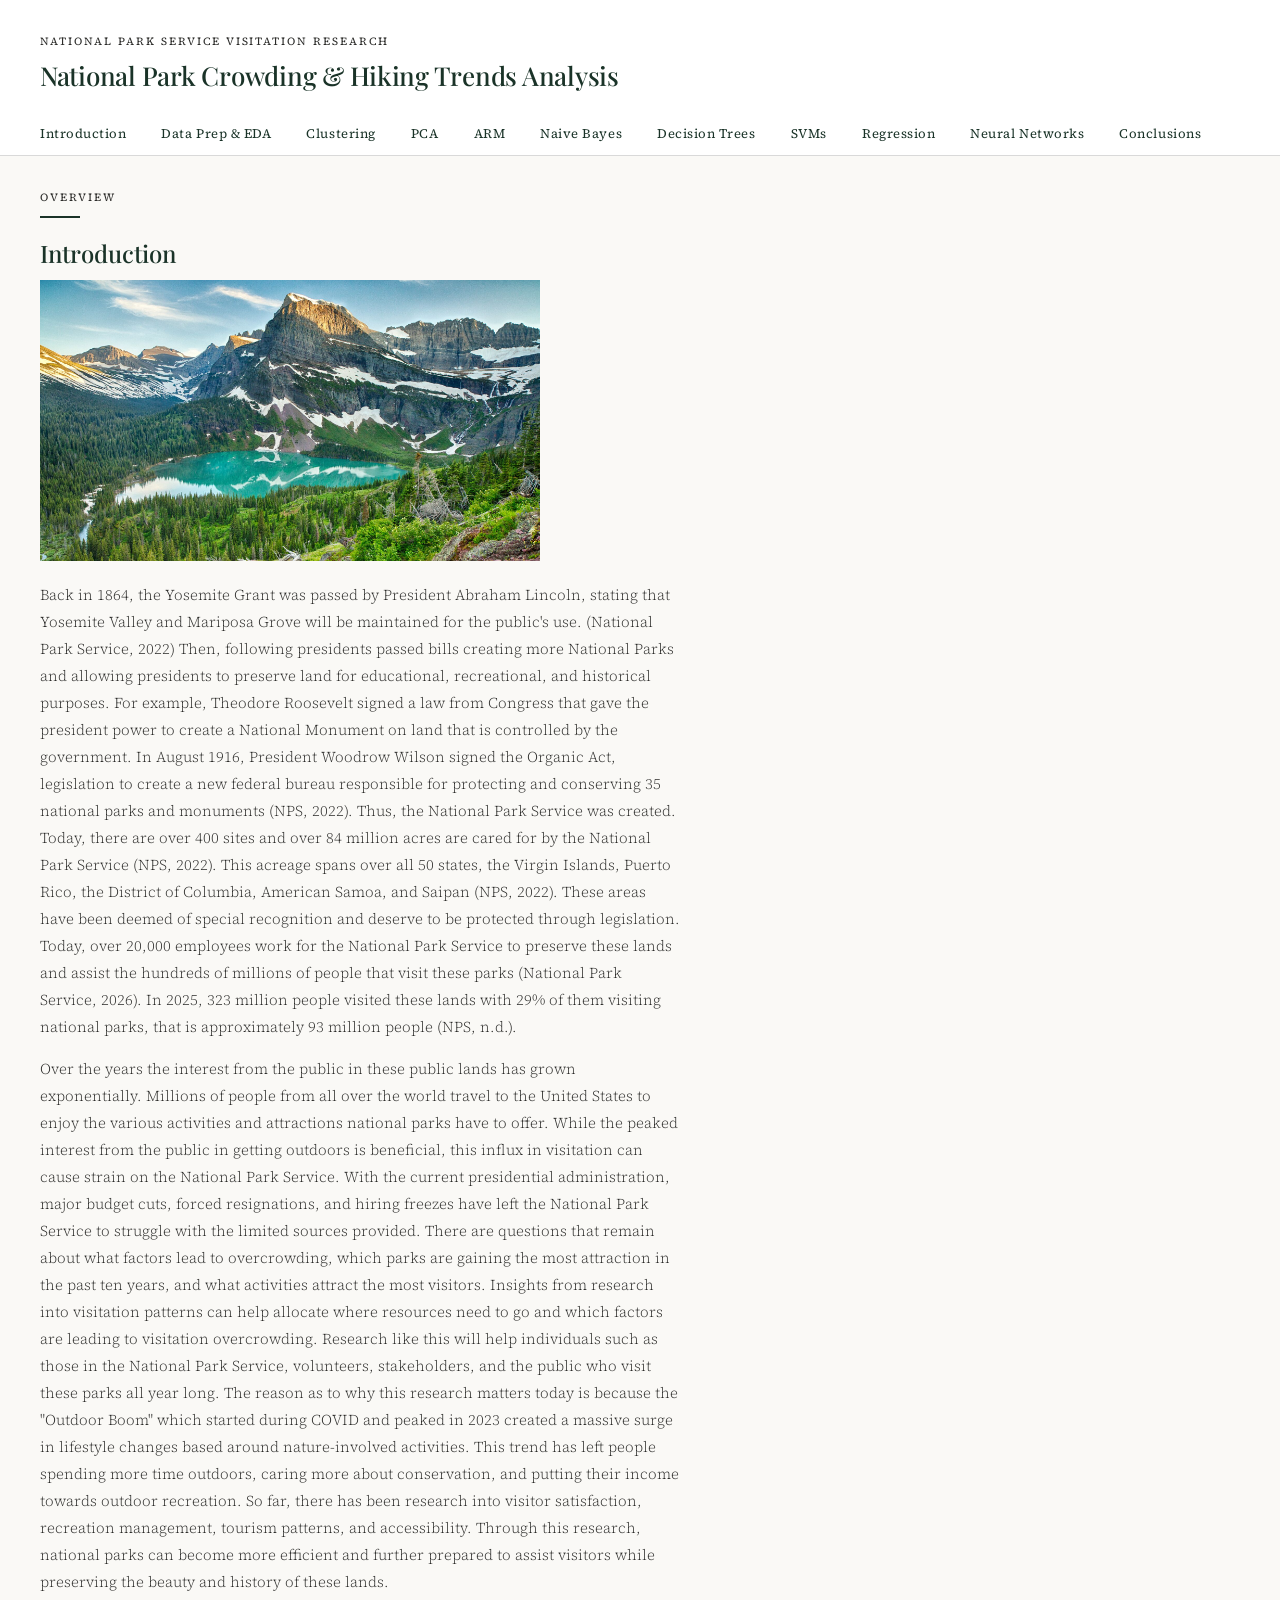
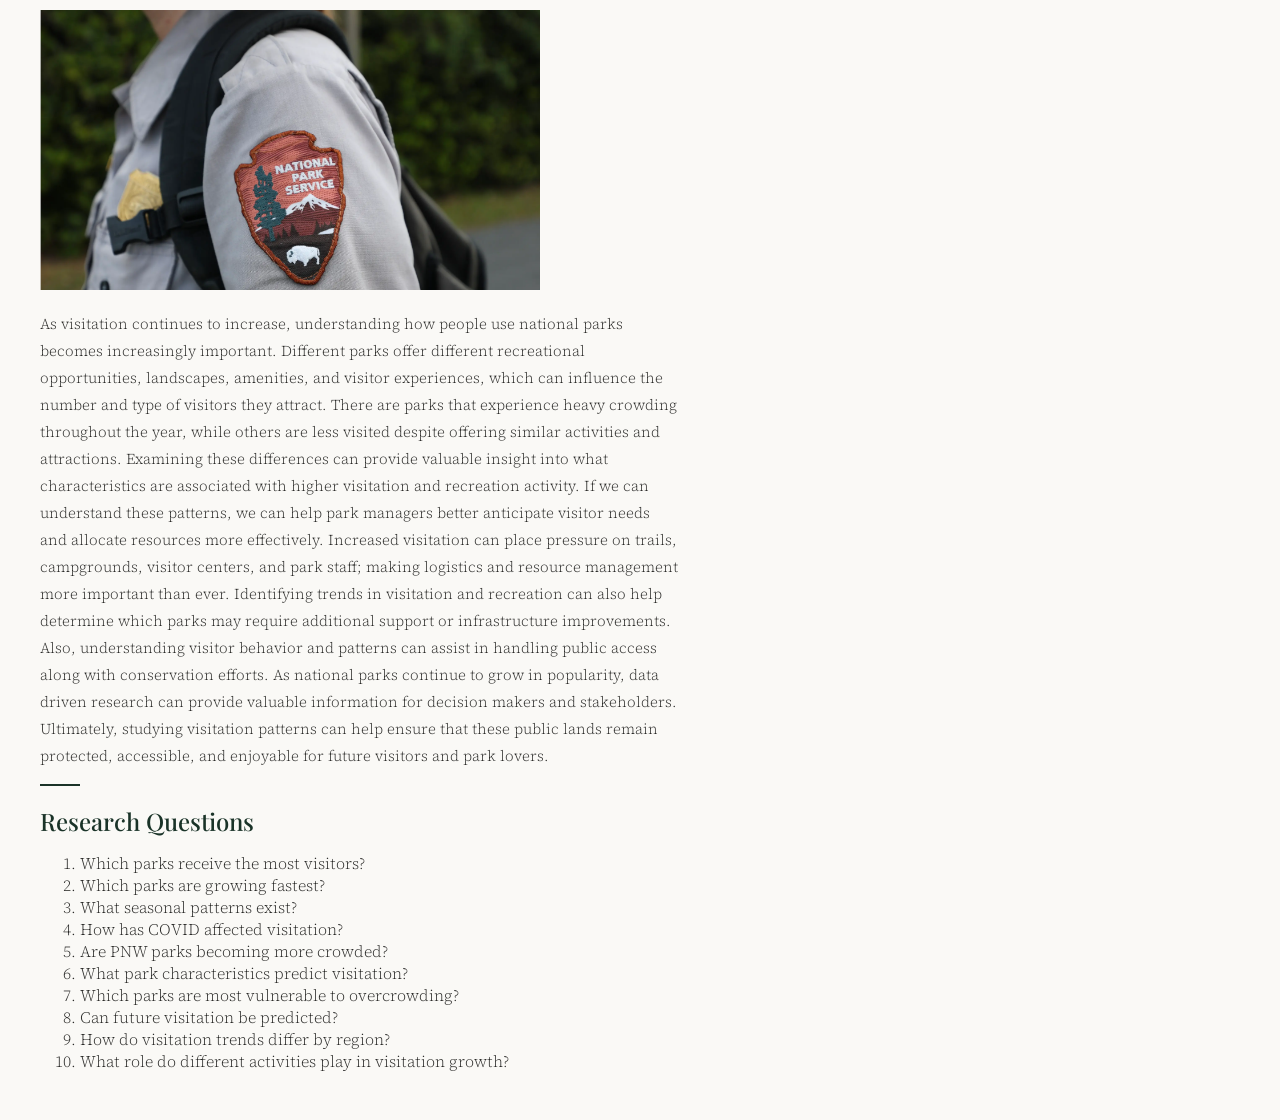
==== docs/index.html @ 73501019 "link" ====
<!DOCTYPE html>
<html lang="en">
<head>
    <meta charset="UTF-8">
    <meta name="viewport" content="width=device-width, initial-scale=1.0">
    <title>National Park Crowding Analysis</title>
    <link rel="stylesheet" href="style.css">
</head>

<body>

<header>
  <p class="eyebrow">National Park Service Visitation Research</p>
  <h1>National Park Crowding & Hiking Trends Analysis</h1>
  <nav>
      <a href="pages/introduction.html">Introduction</a>
      <a href="pages/dataprep_eda.html">Data Prep & EDA</a>
      <a href="pages/clustering.html">Clustering</a>
      <a href="pages/pca.html">PCA</a>
      <a href="pages/arm.html">ARM</a>
      <a href="pages/naivebayes.html">Naive Bayes</a>
      <a href="pages/dectrees.html">Decision Trees</a>
      <a href="pages/svms.html">SVMs</a>
      <a href="pages/regression.html">Regression</a>
      <a href="pages/nn.html">Neural Networks</a>
      <a href="pages/conclusions.html">Conclusions</a>
  </nav>
</header>

  <main>
    <p class="section-label">Overview</p>
    <hr class="rule">
    <h2>Introduction</h2>

    <img src="images/glacier_np.jpg" alt="Glacier National Park" width="500">

    <p>Back in 1864, the Yosemite Grant was passed by President Abraham Lincoln, stating that Yosemite Valley and Mariposa Grove will be maintained for the public's use. (National Park Service, 2022) Then, following presidents passed bills creating more National Parks and allowing presidents to preserve land for educational, recreational, and historical purposes. For example, Theodore Roosevelt signed a law from Congress that gave the president power to create a National Monument on land that is controlled by the government. In August 1916, President Woodrow Wilson signed the Organic Act, legislation to create a new federal bureau responsible for protecting and conserving 35 national parks and monuments (NPS, 2022). Thus, the National Park Service was created. Today, there are over 400 sites and over 84 million acres are cared for by the National Park Service (NPS, 2022). This acreage spans over all 50 states, the Virgin Islands, Puerto Rico, the District of Columbia, American Samoa, and Saipan (NPS, 2022). These areas have been deemed of special recognition and deserve to be protected through legislation. Today, over 20,000 employees work for the National Park Service to preserve these lands and assist the hundreds of millions of people that visit these parks (National Park Service, 2026). In 2025, 323 million people visited these lands with 29% of them visiting national parks, that is approximately 93 million people (NPS, n.d.).</p>

    <p>Over the years the interest from the public in these public lands has grown exponentially. Millions of people from all over the world travel to the United States to enjoy the various activities and attractions national parks have to offer. While the peaked interest from the public in getting outdoors is beneficial, this influx in visitation can cause strain on the National Park Service. With the current presidential administration, major budget cuts, forced resignations, and hiring freezes have left the National Park Service to struggle with the limited sources provided. There are questions that remain about what factors lead to overcrowding, which parks are gaining the most attraction in the past ten years, and what activities attract the most visitors. Insights from research into visitation patterns can help allocate where resources need to go and which factors are leading to visitation overcrowding. Research like this will help individuals such as those in the National Park Service, volunteers, stakeholders, and the public who visit these parks all year long. The reason as to why this research matters today is because the "Outdoor Boom" which started during COVID and peaked in 2023 created a massive surge in lifestyle changes based around nature-involved activities. This trend has left people spending more time outdoors, caring more about conservation, and putting their income towards outdoor recreation. So far, there has been research into visitor satisfaction, recreation management, tourism patterns, and accessibility. Through this research, national parks can become more efficient and further prepared to assist visitors while preserving the beauty and history of these lands.</p>

    <img src="images/nps.png" width="500">

    <p>As visitation continues to increase, understanding how people use national parks becomes increasingly important. Different parks offer different recreational opportunities, landscapes, amenities, and visitor experiences, which can influence the number and type of visitors they attract. There are parks that experience heavy crowding throughout the year, while others are less visited despite offering similar activities and attractions. Examining these differences can provide valuable insight into what characteristics are associated with higher visitation and recreation activity. If we can understand these patterns, we can help park managers better anticipate visitor needs and allocate resources more effectively. Increased visitation can place pressure on trails, campgrounds, visitor centers, and park staff; making logistics and resource management more important than ever. Identifying trends in visitation and recreation can also help determine which parks may require additional support or infrastructure improvements. Also, understanding visitor behavior and patterns can assist in handling public access along with conservation efforts. As national parks continue to grow in popularity, data driven research can provide valuable information for decision makers and stakeholders. Ultimately, studying visitation patterns can help ensure that these public lands remain protected, accessible, and enjoyable for future visitors and park lovers.</p>

    <hr class="rule">
    <h2>Research Questions</h2>

    <ol class="rq-list">
      <li>Which parks receive the most visitors?</li>
      <li>Which parks are growing fastest?</li>
      <li>What seasonal patterns exist?</li>
      <li>How has COVID affected visitation?</li>
      <li>Are PNW parks becoming more crowded?</li>
      <li>What park characteristics predict visitation?</li>
      <li>Which parks are most vulnerable to overcrowding?</li>
      <li>Can future visitation be predicted?</li>
      <li>How do visitation trends differ by region?</li>
      <li>What role do different activities play in visitation growth?</li>
    </ol>

  </main>

</body>
</html>
---- docs/style.css ----
@import url('https://fonts.googleapis.com/css2?family=Playfair+Display:wght@400;500;600&family=Source+Serif+4:ital,opsz,wght@0,8..60,300;0,8..60,400;1,8..60,300&display=swap');

body {
    font-family: 'Source Serif 4', serif;
    font-weight: 300;
    margin: 0;
    padding: 0;
    background: #faf9f6;
    color: #2c2c2a;
}

header {
    border-bottom: 0.5px solid rgba(0,0,0,0.15);
    padding: 2rem 2.5rem 0;
    background: #ffffff;
}

.eyebrow {
    font-size: 11px;
    letter-spacing: 0.18em;
    text-transform: uppercase;
    color: #2c2c2a;
    margin: 0 0 0.5rem;
    font-weight: 400;
}

h1 {
    font-family: 'Playfair Display', serif;
    font-size: 26px;
    font-weight: 500;
    color: #1a3328;
    margin: 0 0 1.5rem;
    letter-spacing: -0.01em;
    line-height: 1.2;
}

h2 {
    font-family: 'Playfair Display', serif;
    font-size: 24px;
    font-weight: 500;
    color: #1a3328;
    margin: 0 0 0.75rem;
    line-height: 1.25;
}

nav {
    display: flex;
    gap: 0;
    margin: 0;
    padding: 0;
}

nav a {
    font-size: 13px;
    font-weight: 400;
    letter-spacing: 0.04em;
    color: #1a3328;
    text-decoration: none;
    padding: 0.65rem 1.1rem 0.65rem 0;
    margin-right: 1.1rem;
    border-bottom: 2px solid transparent;
    transition: color 0.15s, border-color 0.15s;
}

nav a:hover,
nav a.active {
    color: #1a3328;
    border-bottom-color: #1a3328;
}

main {
    padding: 2rem 2.5rem;
    max-width: 960px;
}

.section-label {
    font-size: 11px;
    letter-spacing: 0.18em;
    text-transform: uppercase;
    color: #2c2c2a;
    font-weight: 400;
    margin: 0 0 0.5rem;
}

.rule {
    width: 40px;
    height: 2px;
    background: #1a3328;
    border: none;
    margin: 0 0 1.25rem;
}

p {
    font-size: 15px;
    line-height: 1.8;
    color: #2c2c2a;
    max-width: 640px;
}
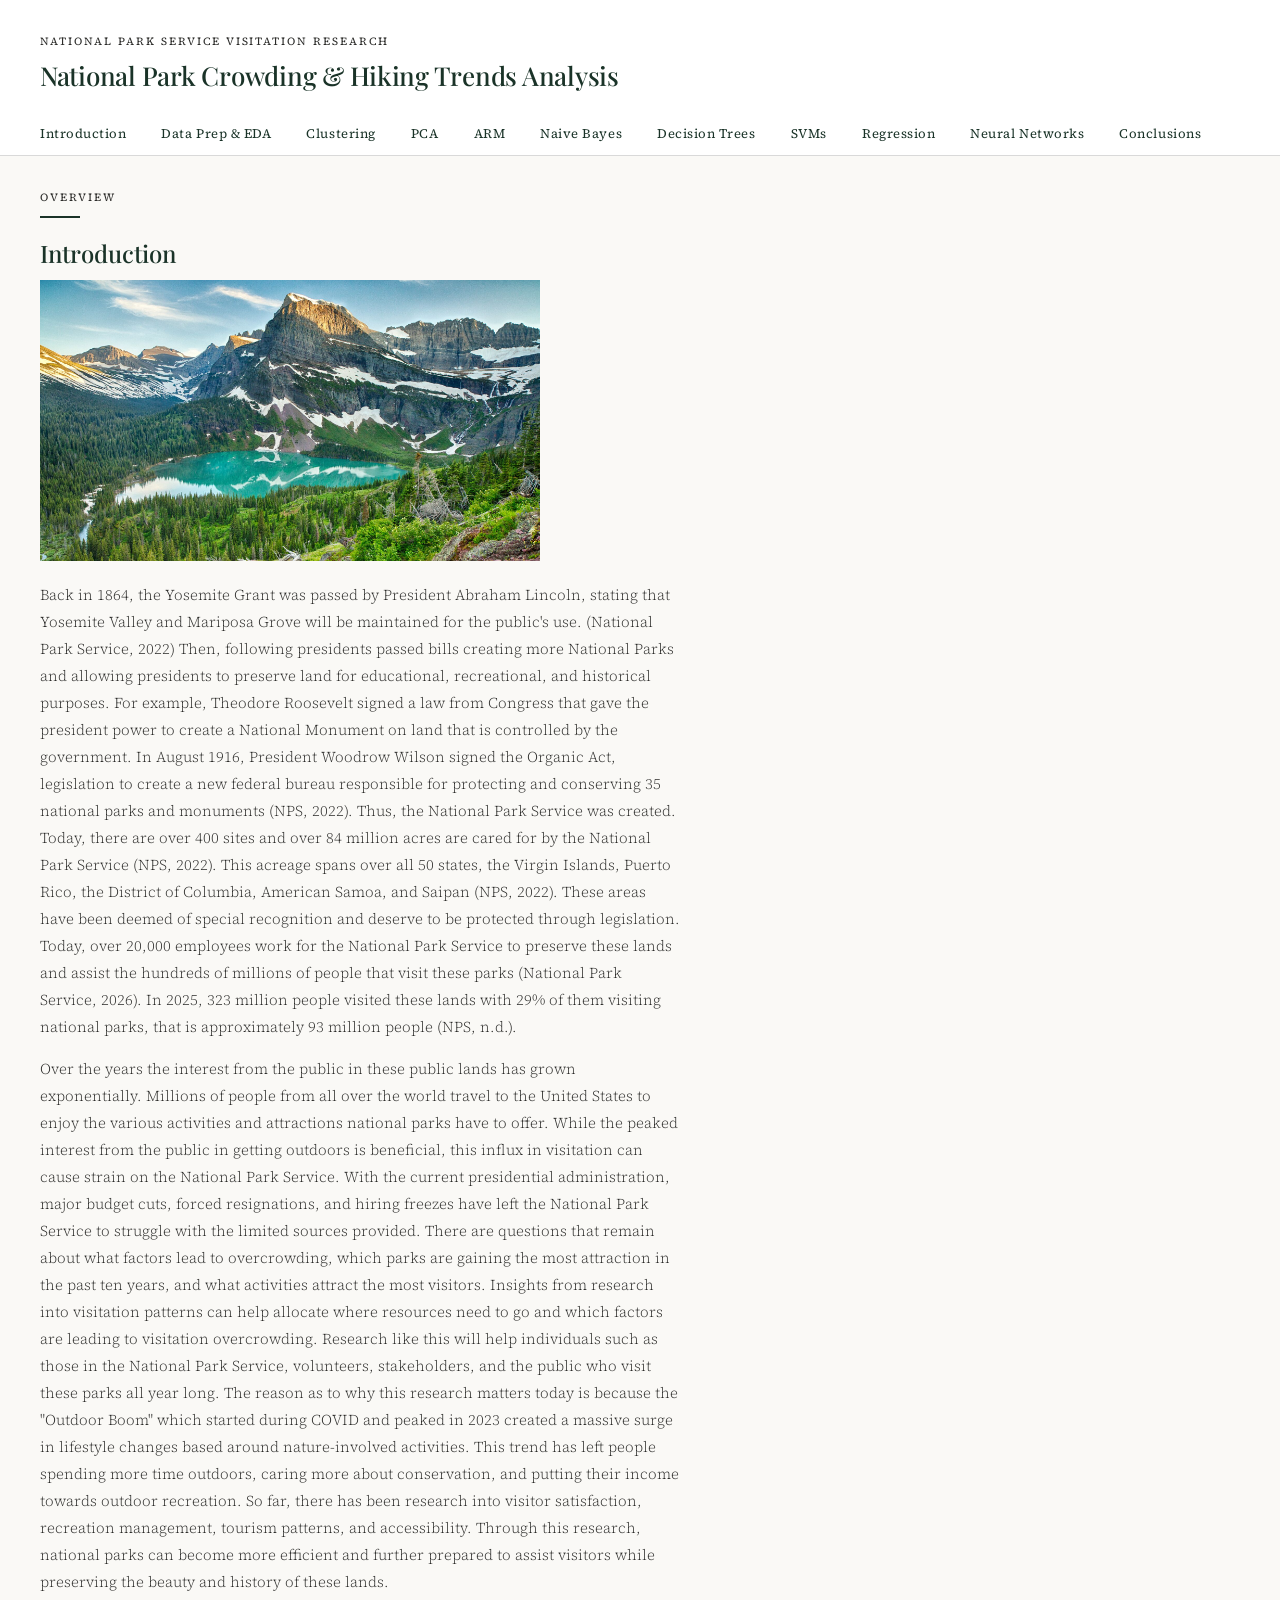
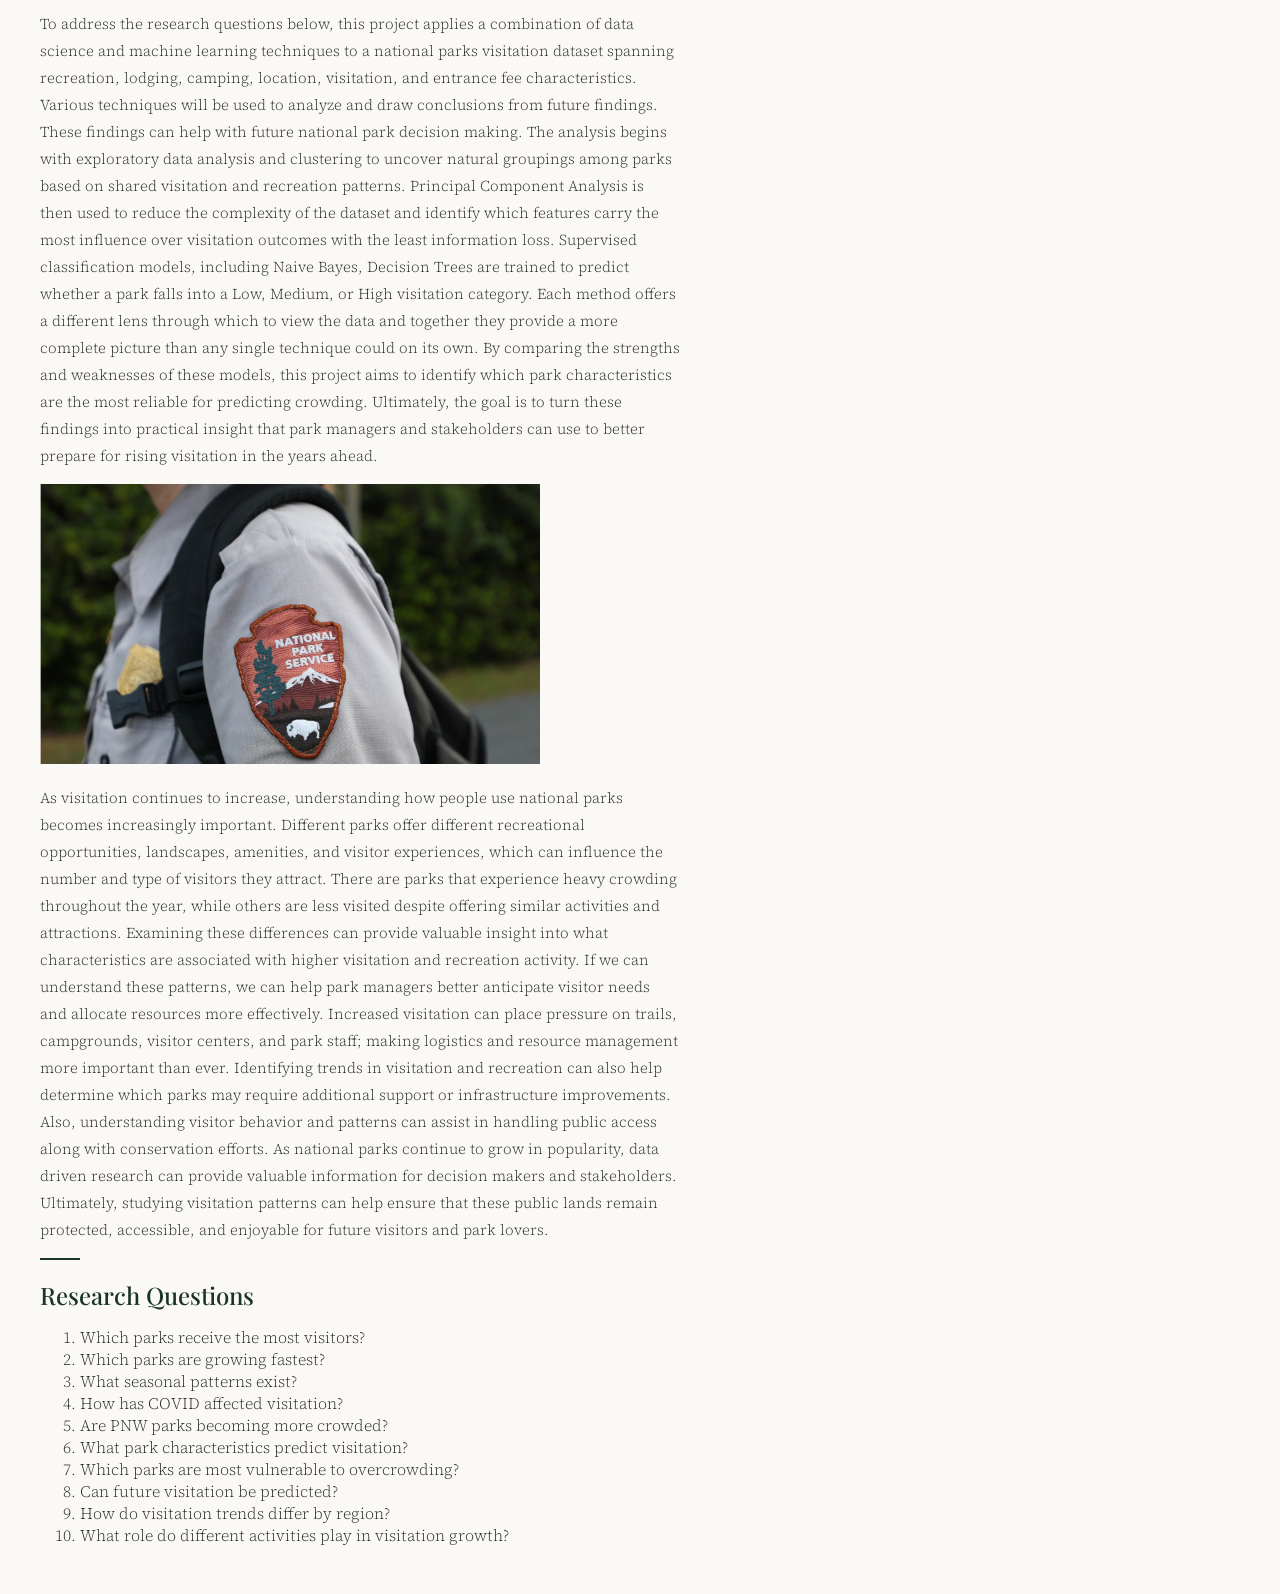
==== commit 46efa83f: "fixed index" ====
--- a/docs/index.html
+++ b/docs/index.html
@@ -37,6 +37,14 @@
     <p>Back in 1864, the Yosemite Grant was passed by President Abraham Lincoln, stating that Yosemite Valley and Mariposa Grove will be maintained for the public's use. (National Park Service, 2022) Then, following presidents passed bills creating more National Parks and allowing presidents to preserve land for educational, recreational, and historical purposes. For example, Theodore Roosevelt signed a law from Congress that gave the president power to create a National Monument on land that is controlled by the government. In August 1916, President Woodrow Wilson signed the Organic Act, legislation to create a new federal bureau responsible for protecting and conserving 35 national parks and monuments (NPS, 2022). Thus, the National Park Service was created. Today, there are over 400 sites and over 84 million acres are cared for by the National Park Service (NPS, 2022). This acreage spans over all 50 states, the Virgin Islands, Puerto Rico, the District of Columbia, American Samoa, and Saipan (NPS, 2022). These areas have been deemed of special recognition and deserve to be protected through legislation. Today, over 20,000 employees work for the National Park Service to preserve these lands and assist the hundreds of millions of people that visit these parks (National Park Service, 2026). In 2025, 323 million people visited these lands with 29% of them visiting national parks, that is approximately 93 million people (NPS, n.d.).</p>
 
     <p>Over the years the interest from the public in these public lands has grown exponentially. Millions of people from all over the world travel to the United States to enjoy the various activities and attractions national parks have to offer. While the peaked interest from the public in getting outdoors is beneficial, this influx in visitation can cause strain on the National Park Service. With the current presidential administration, major budget cuts, forced resignations, and hiring freezes have left the National Park Service to struggle with the limited sources provided. There are questions that remain about what factors lead to overcrowding, which parks are gaining the most attraction in the past ten years, and what activities attract the most visitors. Insights from research into visitation patterns can help allocate where resources need to go and which factors are leading to visitation overcrowding. Research like this will help individuals such as those in the National Park Service, volunteers, stakeholders, and the public who visit these parks all year long. The reason as to why this research matters today is because the "Outdoor Boom" which started during COVID and peaked in 2023 created a massive surge in lifestyle changes based around nature-involved activities. This trend has left people spending more time outdoors, caring more about conservation, and putting their income towards outdoor recreation. So far, there has been research into visitor satisfaction, recreation management, tourism patterns, and accessibility. Through this research, national parks can become more efficient and further prepared to assist visitors while preserving the beauty and history of these lands.</p>
+    <p>To address the research questions below, this project applies a combination of data science and machine learning techniques to a national parks visitation dataset spanning recreation, lodging, camping, location, visitation, and entrance fee characteristics. 
+        Various techniques will be used to analyze and draw conclusions from future findings. These findings can help with future national park decision making.
+        The analysis begins with exploratory data analysis and clustering to uncover natural groupings among parks based on shared visitation and recreation patterns. 
+        Principal Component Analysis is then used to reduce the complexity of the dataset and identify which features carry the most influence over visitation outcomes with the least information loss. 
+        Supervised classification models, including Naive Bayes, Decision Trees are trained to predict whether a park falls into a Low, Medium, or High visitation category. 
+        Each method offers a different lens through which to view the data and together they provide a more complete picture than any single technique could on its own. 
+        By comparing the strengths and weaknesses of these models, this project aims to identify which park characteristics are the most reliable for predicting crowding. 
+        Ultimately, the goal is to turn these findings into practical insight that park managers and stakeholders can use to better prepare for rising visitation in the years ahead. </p>
 
     <img src="images/nps.png" width="500">
 
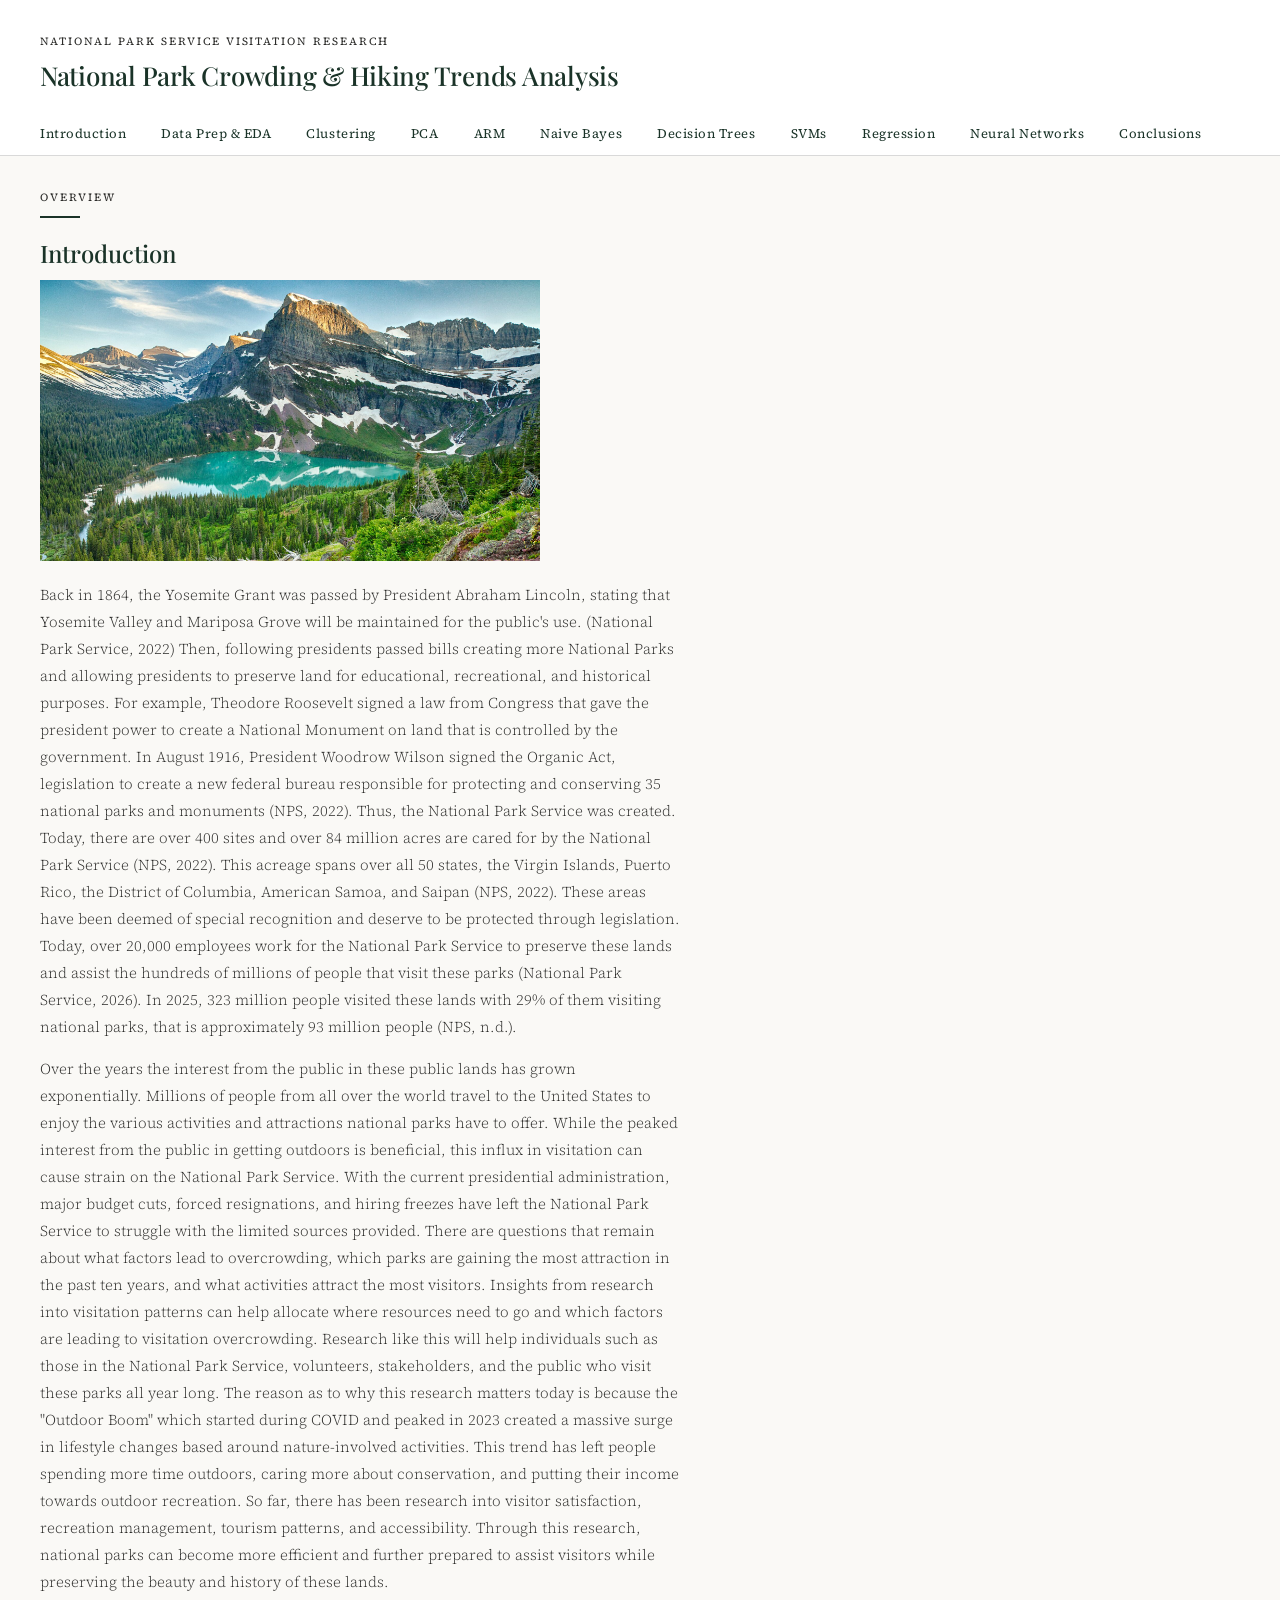
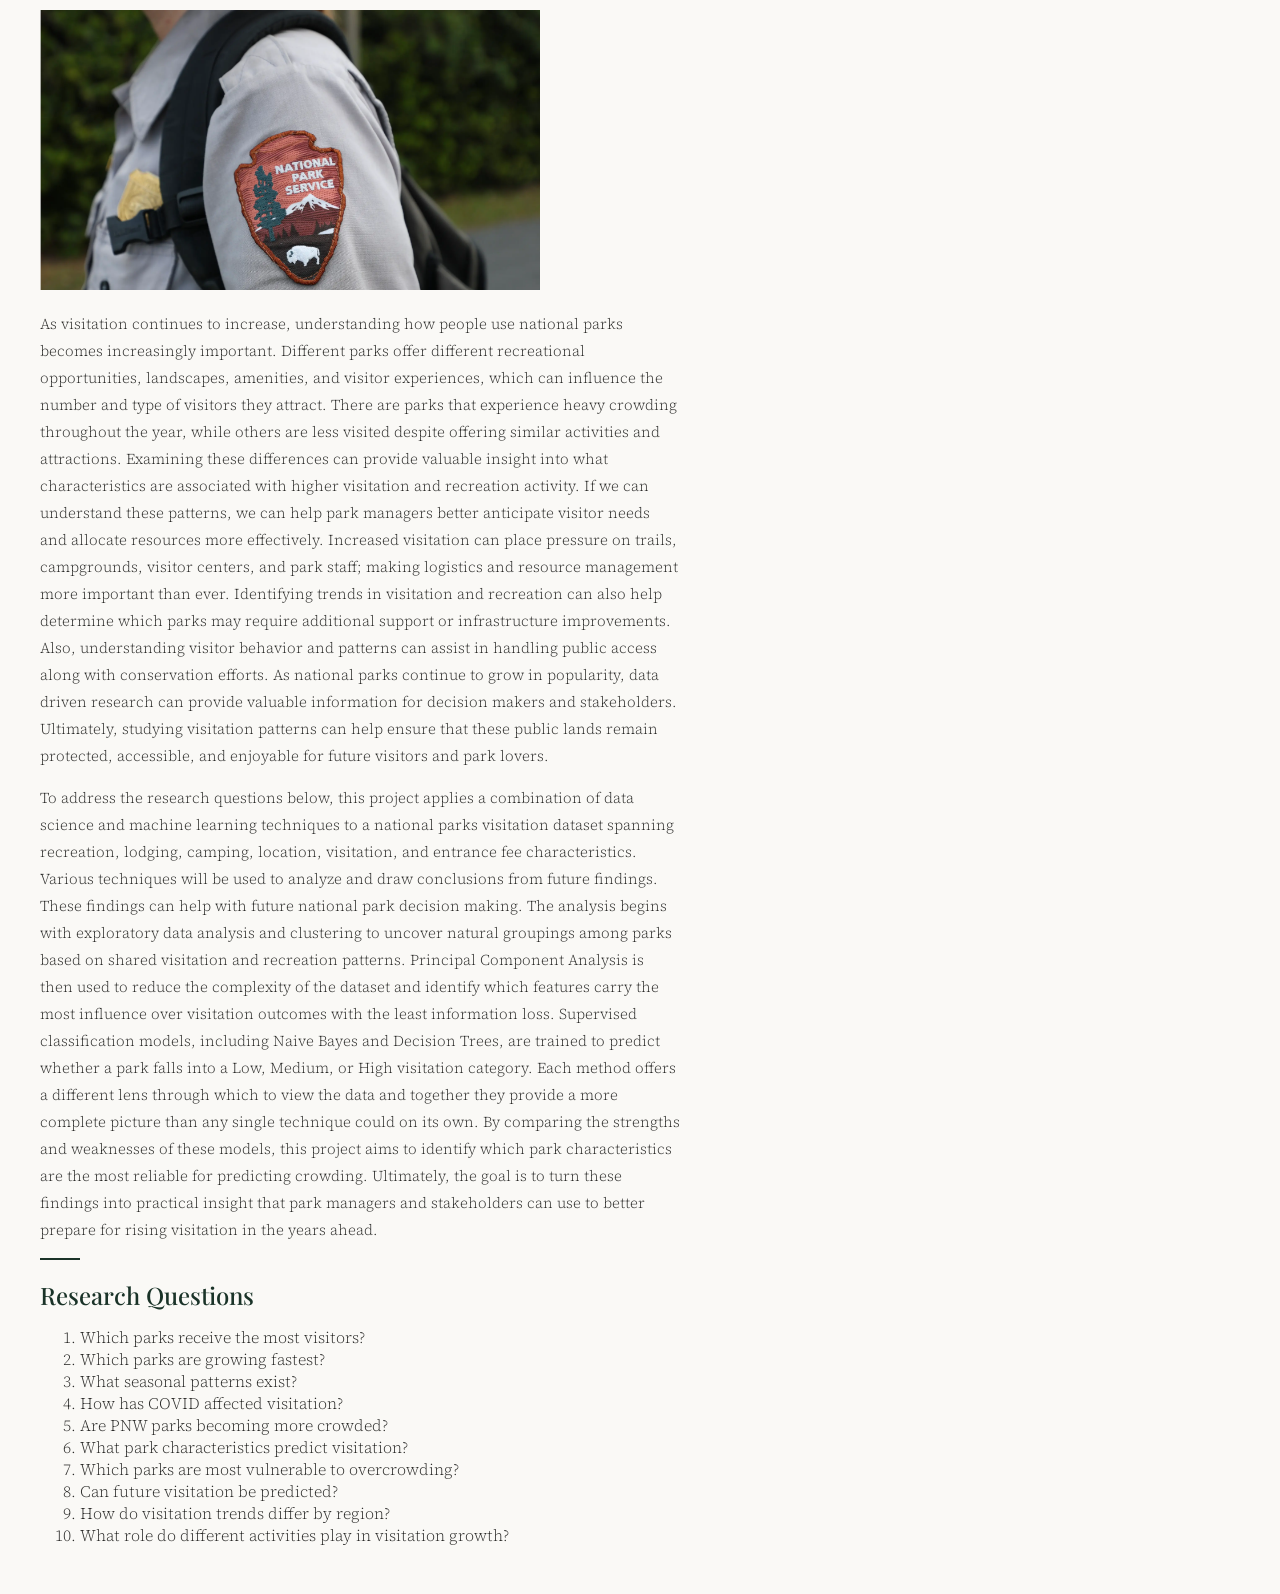
==== commit 6622a533: "fixed intro and index" ====
--- a/docs/index.html
+++ b/docs/index.html
@@ -37,18 +37,20 @@
     <p>Back in 1864, the Yosemite Grant was passed by President Abraham Lincoln, stating that Yosemite Valley and Mariposa Grove will be maintained for the public's use. (National Park Service, 2022) Then, following presidents passed bills creating more National Parks and allowing presidents to preserve land for educational, recreational, and historical purposes. For example, Theodore Roosevelt signed a law from Congress that gave the president power to create a National Monument on land that is controlled by the government. In August 1916, President Woodrow Wilson signed the Organic Act, legislation to create a new federal bureau responsible for protecting and conserving 35 national parks and monuments (NPS, 2022). Thus, the National Park Service was created. Today, there are over 400 sites and over 84 million acres are cared for by the National Park Service (NPS, 2022). This acreage spans over all 50 states, the Virgin Islands, Puerto Rico, the District of Columbia, American Samoa, and Saipan (NPS, 2022). These areas have been deemed of special recognition and deserve to be protected through legislation. Today, over 20,000 employees work for the National Park Service to preserve these lands and assist the hundreds of millions of people that visit these parks (National Park Service, 2026). In 2025, 323 million people visited these lands with 29% of them visiting national parks, that is approximately 93 million people (NPS, n.d.).</p>
 
     <p>Over the years the interest from the public in these public lands has grown exponentially. Millions of people from all over the world travel to the United States to enjoy the various activities and attractions national parks have to offer. While the peaked interest from the public in getting outdoors is beneficial, this influx in visitation can cause strain on the National Park Service. With the current presidential administration, major budget cuts, forced resignations, and hiring freezes have left the National Park Service to struggle with the limited sources provided. There are questions that remain about what factors lead to overcrowding, which parks are gaining the most attraction in the past ten years, and what activities attract the most visitors. Insights from research into visitation patterns can help allocate where resources need to go and which factors are leading to visitation overcrowding. Research like this will help individuals such as those in the National Park Service, volunteers, stakeholders, and the public who visit these parks all year long. The reason as to why this research matters today is because the "Outdoor Boom" which started during COVID and peaked in 2023 created a massive surge in lifestyle changes based around nature-involved activities. This trend has left people spending more time outdoors, caring more about conservation, and putting their income towards outdoor recreation. So far, there has been research into visitor satisfaction, recreation management, tourism patterns, and accessibility. Through this research, national parks can become more efficient and further prepared to assist visitors while preserving the beauty and history of these lands.</p>
+  
+    <img src="images/nps.png" width="500">
+
+    <p>As visitation continues to increase, understanding how people use national parks becomes increasingly important. Different parks offer different recreational opportunities, landscapes, amenities, and visitor experiences, which can influence the number and type of visitors they attract. There are parks that experience heavy crowding throughout the year, while others are less visited despite offering similar activities and attractions. Examining these differences can provide valuable insight into what characteristics are associated with higher visitation and recreation activity. If we can understand these patterns, we can help park managers better anticipate visitor needs and allocate resources more effectively. Increased visitation can place pressure on trails, campgrounds, visitor centers, and park staff; making logistics and resource management more important than ever. Identifying trends in visitation and recreation can also help determine which parks may require additional support or infrastructure improvements. Also, understanding visitor behavior and patterns can assist in handling public access along with conservation efforts. As national parks continue to grow in popularity, data driven research can provide valuable information for decision makers and stakeholders. Ultimately, studying visitation patterns can help ensure that these public lands remain protected, accessible, and enjoyable for future visitors and park lovers.</p>
+
     <p>To address the research questions below, this project applies a combination of data science and machine learning techniques to a national parks visitation dataset spanning recreation, lodging, camping, location, visitation, and entrance fee characteristics. 
         Various techniques will be used to analyze and draw conclusions from future findings. These findings can help with future national park decision making.
         The analysis begins with exploratory data analysis and clustering to uncover natural groupings among parks based on shared visitation and recreation patterns. 
         Principal Component Analysis is then used to reduce the complexity of the dataset and identify which features carry the most influence over visitation outcomes with the least information loss. 
-        Supervised classification models, including Naive Bayes, Decision Trees are trained to predict whether a park falls into a Low, Medium, or High visitation category. 
+        Supervised classification models, including Naive Bayes and Decision Trees, are trained to predict whether a park falls into a Low, Medium, or High visitation category. 
         Each method offers a different lens through which to view the data and together they provide a more complete picture than any single technique could on its own. 
         By comparing the strengths and weaknesses of these models, this project aims to identify which park characteristics are the most reliable for predicting crowding. 
         Ultimately, the goal is to turn these findings into practical insight that park managers and stakeholders can use to better prepare for rising visitation in the years ahead. </p>
 
-    <img src="images/nps.png" width="500">
-
-    <p>As visitation continues to increase, understanding how people use national parks becomes increasingly important. Different parks offer different recreational opportunities, landscapes, amenities, and visitor experiences, which can influence the number and type of visitors they attract. There are parks that experience heavy crowding throughout the year, while others are less visited despite offering similar activities and attractions. Examining these differences can provide valuable insight into what characteristics are associated with higher visitation and recreation activity. If we can understand these patterns, we can help park managers better anticipate visitor needs and allocate resources more effectively. Increased visitation can place pressure on trails, campgrounds, visitor centers, and park staff; making logistics and resource management more important than ever. Identifying trends in visitation and recreation can also help determine which parks may require additional support or infrastructure improvements. Also, understanding visitor behavior and patterns can assist in handling public access along with conservation efforts. As national parks continue to grow in popularity, data driven research can provide valuable information for decision makers and stakeholders. Ultimately, studying visitation patterns can help ensure that these public lands remain protected, accessible, and enjoyable for future visitors and park lovers.</p>
 
     <hr class="rule">
     <h2>Research Questions</h2>
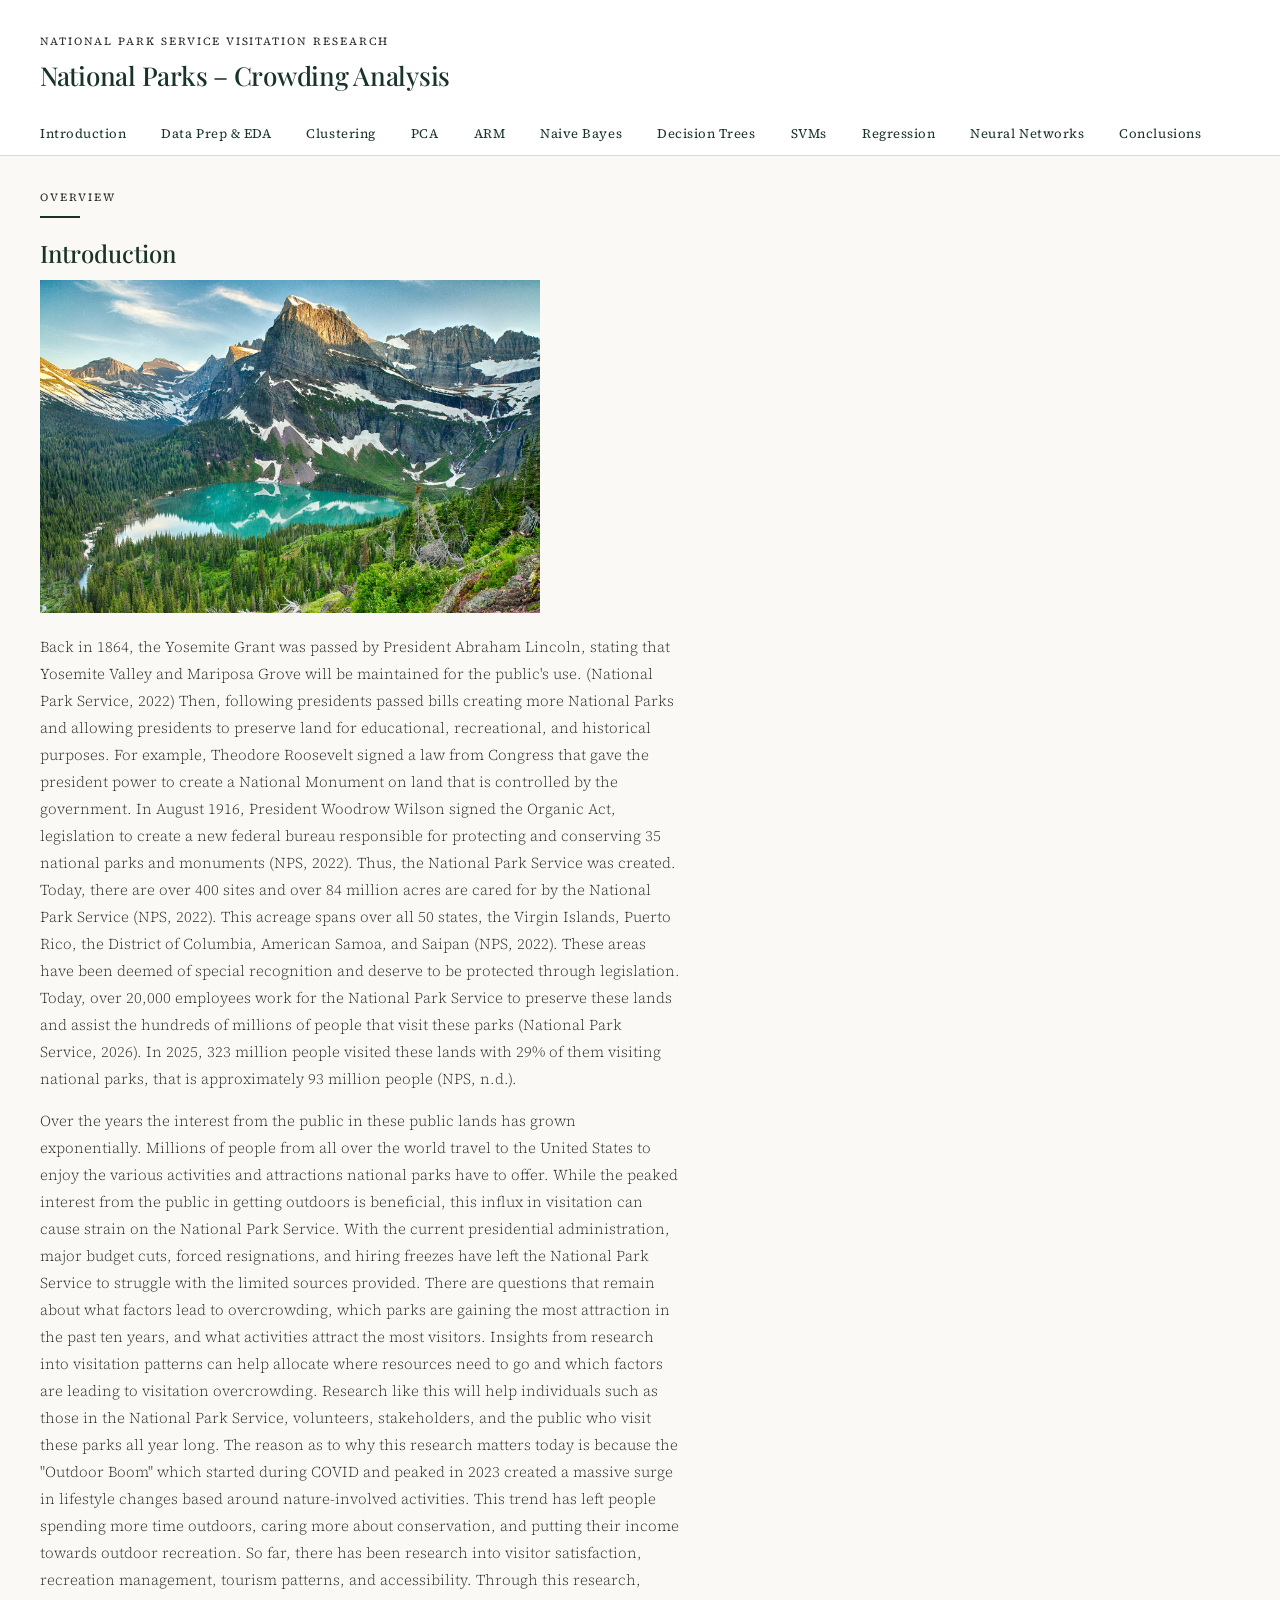
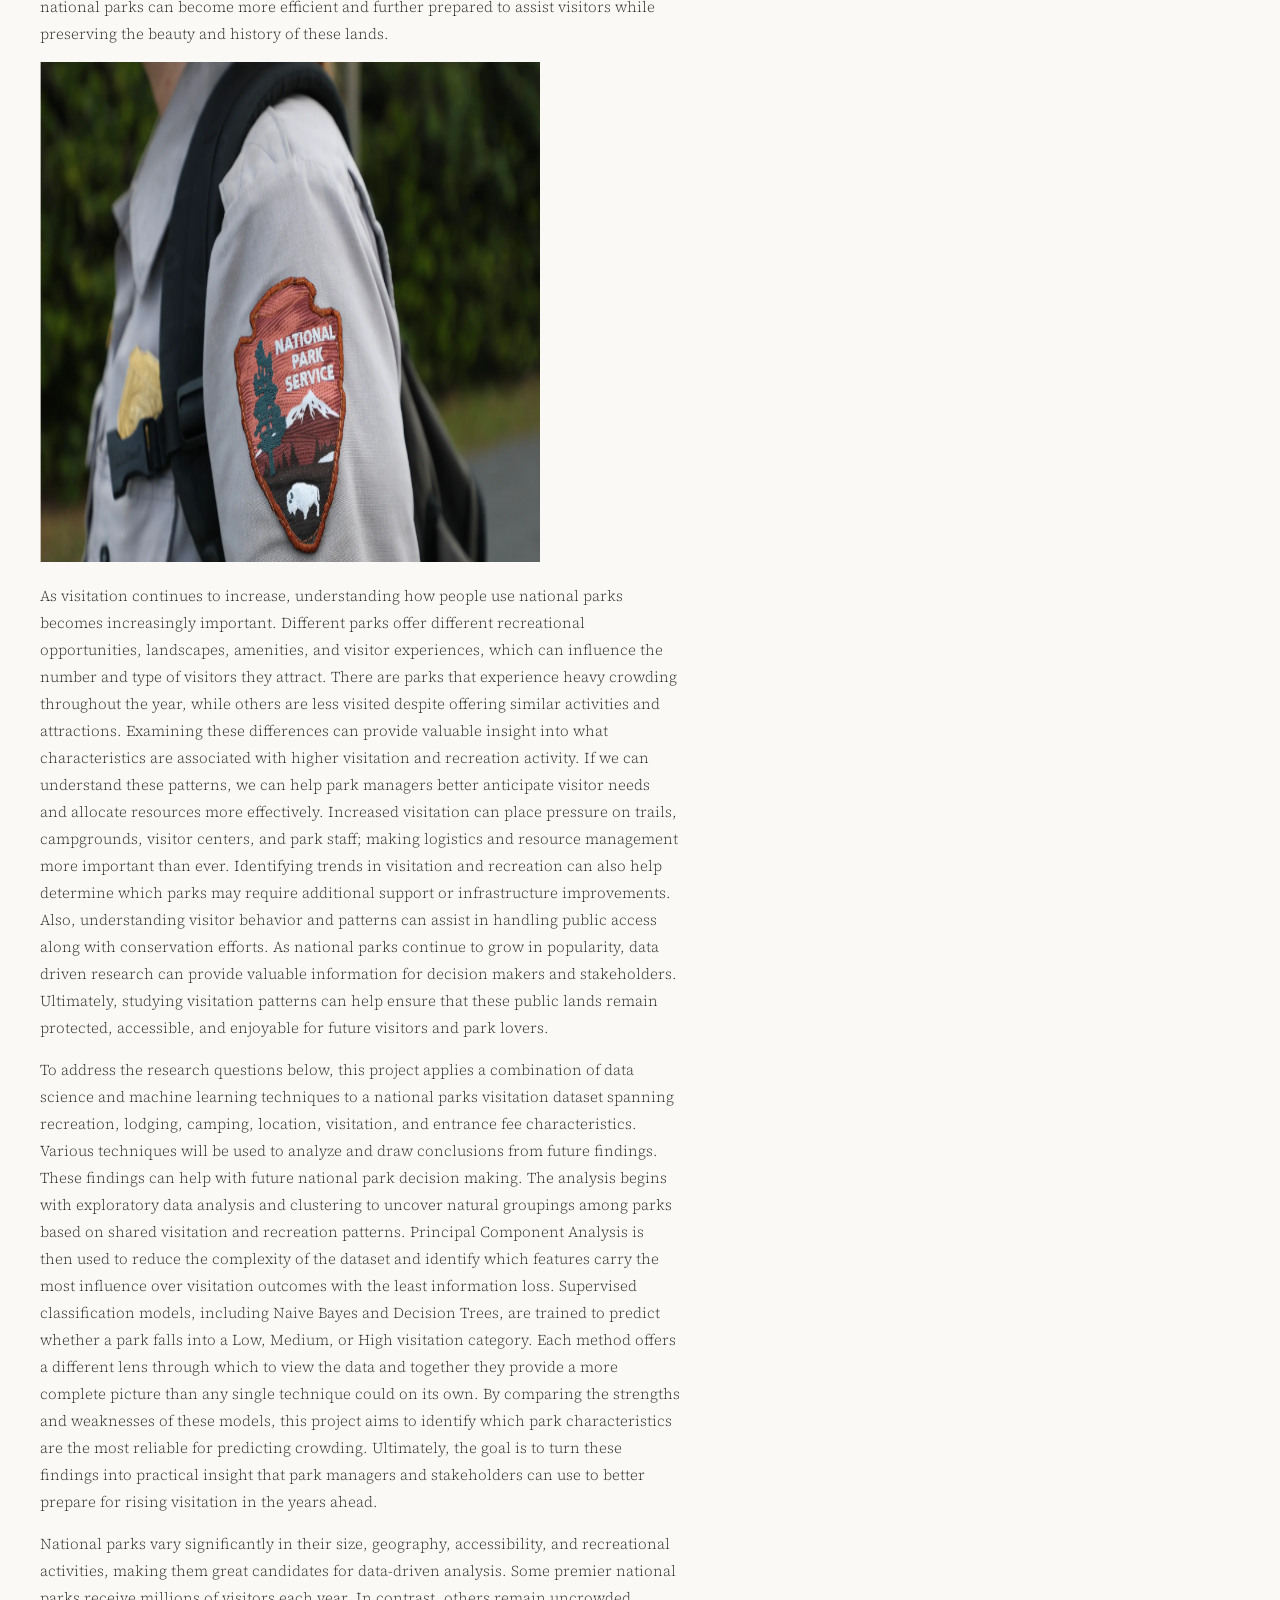
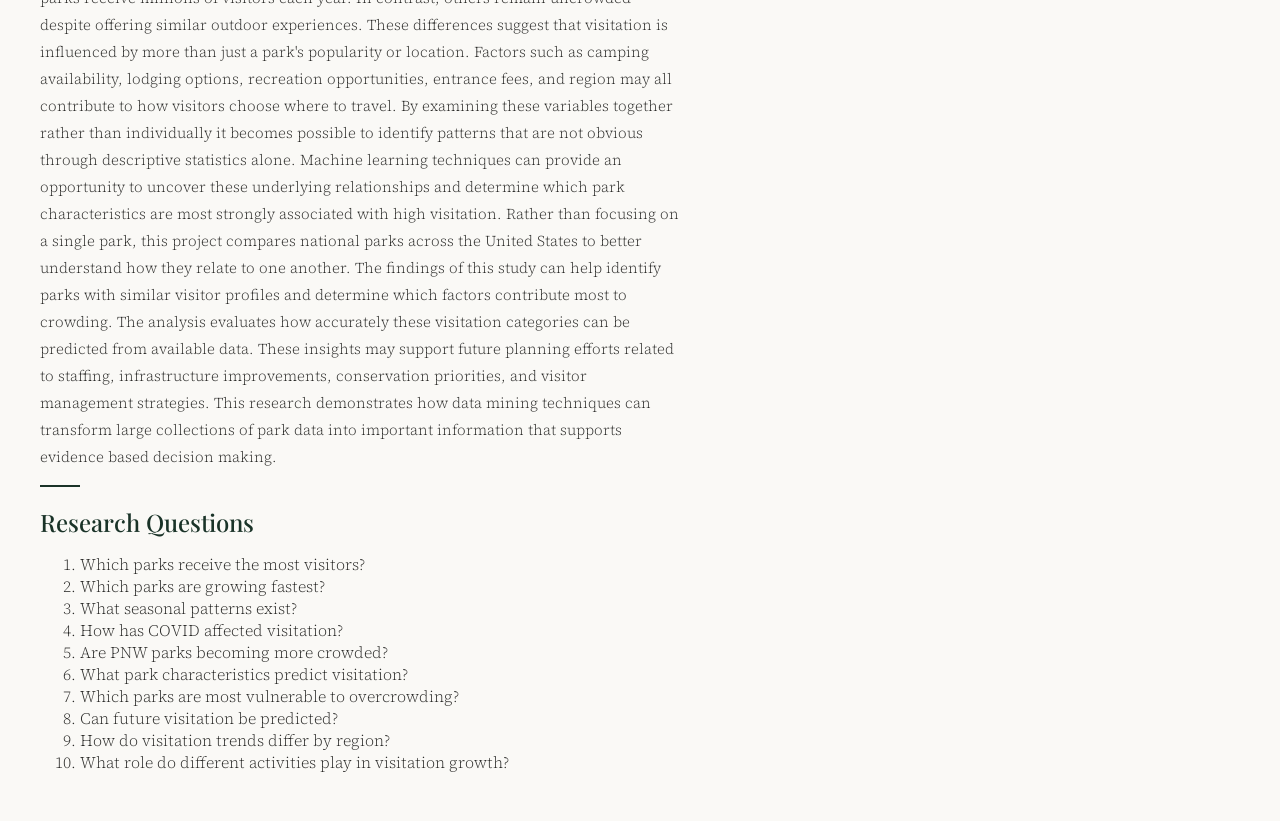
==== commit 350224ff: "fixed intro" ====
--- a/docs/index.html
+++ b/docs/index.html
@@ -1,74 +1,83 @@
 <!DOCTYPE html>
 <html lang="en">
 <head>
-    <meta charset="UTF-8">
-    <meta name="viewport" content="width=device-width, initial-scale=1.0">
-    <title>National Park Crowding Analysis</title>
-    <link rel="stylesheet" href="style.css">
+  <meta charset="UTF-8">
+  <meta name="viewport" content="width=device-width, initial-scale=1.0">
+  <meta name="description" content="An introduction to the National Park Service visitation research project, exploring crowding patterns, visitation trends, and data-driven insights.">
+  <title>Introduction – National Park Crowding Analysis</title>
+  <link rel="stylesheet" href="style.css">
 </head>
 
 <body>
 
 <header>
   <p class="eyebrow">National Park Service Visitation Research</p>
-  <h1>National Park Crowding & Hiking Trends Analysis</h1>
-  <nav>
-      <a href="pages/introduction.html">Introduction</a>
-      <a href="pages/dataprep_eda.html">Data Prep & EDA</a>
-      <a href="pages/clustering.html">Clustering</a>
-      <a href="pages/pca.html">PCA</a>
-      <a href="pages/arm.html">ARM</a>
-      <a href="pages/naivebayes.html">Naive Bayes</a>
-      <a href="pages/dectrees.html">Decision Trees</a>
-      <a href="pages/svms.html">SVMs</a>
-      <a href="pages/regression.html">Regression</a>
-      <a href="pages/nn.html">Neural Networks</a>
-      <a href="pages/conclusions.html">Conclusions</a>
+  <h1>National Parks – Crowding Analysis</h1>
+  <nav aria-label="Main navigation">
+    <a href="pages/introduction.html">Introduction</a>
+    <a href="pages/dataprep_eda.html">Data Prep & EDA</a>
+    <a href="pages/clustering.html">Clustering</a>
+    <a href="pages/pca.html">PCA</a>
+    <a href="pages/arm.html">ARM</a>
+    <a href="pages/naivebayes.html">Naive Bayes</a>
+    <a href="pages/dectrees.html">Decision Trees</a>
+    <a href="pages/svms.html">SVMs</a>
+    <a href="pages/regression.html">Regression</a>
+    <a href="pages/nn.html">Neural Networks</a>
+    <a href="pages/conclusions.html">Conclusions</a>
   </nav>
 </header>
 
-  <main>
-    <p class="section-label">Overview</p>
-    <hr class="rule">
-    <h2>Introduction</h2>
+<main>
+  <p class="section-label">Overview</p>
+  <hr class="rule">
+  <h2>Introduction</h2>
 
-    <img src="images/glacier_np.jpg" alt="Glacier National Park" width="500">
+  <img src="images/glacier_np.jpg" alt="Glacier National Park scenic landscape" width="500" height="333">
 
-    <p>Back in 1864, the Yosemite Grant was passed by President Abraham Lincoln, stating that Yosemite Valley and Mariposa Grove will be maintained for the public's use. (National Park Service, 2022) Then, following presidents passed bills creating more National Parks and allowing presidents to preserve land for educational, recreational, and historical purposes. For example, Theodore Roosevelt signed a law from Congress that gave the president power to create a National Monument on land that is controlled by the government. In August 1916, President Woodrow Wilson signed the Organic Act, legislation to create a new federal bureau responsible for protecting and conserving 35 national parks and monuments (NPS, 2022). Thus, the National Park Service was created. Today, there are over 400 sites and over 84 million acres are cared for by the National Park Service (NPS, 2022). This acreage spans over all 50 states, the Virgin Islands, Puerto Rico, the District of Columbia, American Samoa, and Saipan (NPS, 2022). These areas have been deemed of special recognition and deserve to be protected through legislation. Today, over 20,000 employees work for the National Park Service to preserve these lands and assist the hundreds of millions of people that visit these parks (National Park Service, 2026). In 2025, 323 million people visited these lands with 29% of them visiting national parks, that is approximately 93 million people (NPS, n.d.).</p>
+  <p>Back in 1864, the Yosemite Grant was passed by President Abraham Lincoln, stating that Yosemite Valley and Mariposa Grove will be maintained for the public's use. (National Park Service, 2022) Then, following presidents passed bills creating more National Parks and allowing presidents to preserve land for educational, recreational, and historical purposes. For example, Theodore Roosevelt signed a law from Congress that gave the president power to create a National Monument on land that is controlled by the government. In August 1916, President Woodrow Wilson signed the Organic Act, legislation to create a new federal bureau responsible for protecting and conserving 35 national parks and monuments (NPS, 2022). Thus, the National Park Service was created. Today, there are over 400 sites and over 84 million acres are cared for by the National Park Service (NPS, 2022). This acreage spans over all 50 states, the Virgin Islands, Puerto Rico, the District of Columbia, American Samoa, and Saipan (NPS, 2022). These areas have been deemed of special recognition and deserve to be protected through legislation. Today, over 20,000 employees work for the National Park Service to preserve these lands and assist the hundreds of millions of people that visit these parks (National Park Service, 2026). In 2025, 323 million people visited these lands with 29% of them visiting national parks, that is approximately 93 million people (NPS, n.d.).</p>
 
-    <p>Over the years the interest from the public in these public lands has grown exponentially. Millions of people from all over the world travel to the United States to enjoy the various activities and attractions national parks have to offer. While the peaked interest from the public in getting outdoors is beneficial, this influx in visitation can cause strain on the National Park Service. With the current presidential administration, major budget cuts, forced resignations, and hiring freezes have left the National Park Service to struggle with the limited sources provided. There are questions that remain about what factors lead to overcrowding, which parks are gaining the most attraction in the past ten years, and what activities attract the most visitors. Insights from research into visitation patterns can help allocate where resources need to go and which factors are leading to visitation overcrowding. Research like this will help individuals such as those in the National Park Service, volunteers, stakeholders, and the public who visit these parks all year long. The reason as to why this research matters today is because the "Outdoor Boom" which started during COVID and peaked in 2023 created a massive surge in lifestyle changes based around nature-involved activities. This trend has left people spending more time outdoors, caring more about conservation, and putting their income towards outdoor recreation. So far, there has been research into visitor satisfaction, recreation management, tourism patterns, and accessibility. Through this research, national parks can become more efficient and further prepared to assist visitors while preserving the beauty and history of these lands.</p>
-  
-    <img src="images/nps.png" width="500">
+  <p>Over the years the interest from the public in these public lands has grown exponentially. Millions of people from all over the world travel to the United States to enjoy the various activities and attractions national parks have to offer. While the peaked interest from the public in getting outdoors is beneficial, this influx in visitation can cause strain on the National Park Service. With the current presidential administration, major budget cuts, forced resignations, and hiring freezes have left the National Park Service to struggle with the limited sources provided. There are questions that remain about what factors lead to overcrowding, which parks are gaining the most attraction in the past ten years, and what activities attract the most visitors. Insights from research into visitation patterns can help allocate where resources need to go and which factors are leading to visitation overcrowding. Research like this will help individuals such as those in the National Park Service, volunteers, stakeholders, and the public who visit these parks all year long. The reason as to why this research matters today is because the "Outdoor Boom" which started during COVID and peaked in 2023 created a massive surge in lifestyle changes based around nature-involved activities. This trend has left people spending more time outdoors, caring more about conservation, and putting their income towards outdoor recreation. So far, there has been research into visitor satisfaction, recreation management, tourism patterns, and accessibility. Through this research, national parks can become more efficient and further prepared to assist visitors while preserving the beauty and history of these lands.</p>
 
-    <p>As visitation continues to increase, understanding how people use national parks becomes increasingly important. Different parks offer different recreational opportunities, landscapes, amenities, and visitor experiences, which can influence the number and type of visitors they attract. There are parks that experience heavy crowding throughout the year, while others are less visited despite offering similar activities and attractions. Examining these differences can provide valuable insight into what characteristics are associated with higher visitation and recreation activity. If we can understand these patterns, we can help park managers better anticipate visitor needs and allocate resources more effectively. Increased visitation can place pressure on trails, campgrounds, visitor centers, and park staff; making logistics and resource management more important than ever. Identifying trends in visitation and recreation can also help determine which parks may require additional support or infrastructure improvements. Also, understanding visitor behavior and patterns can assist in handling public access along with conservation efforts. As national parks continue to grow in popularity, data driven research can provide valuable information for decision makers and stakeholders. Ultimately, studying visitation patterns can help ensure that these public lands remain protected, accessible, and enjoyable for future visitors and park lovers.</p>
+  <img src="images/nps.png" alt="National Park Service logo" width="500" height="500">
 
-    <p>To address the research questions below, this project applies a combination of data science and machine learning techniques to a national parks visitation dataset spanning recreation, lodging, camping, location, visitation, and entrance fee characteristics. 
-        Various techniques will be used to analyze and draw conclusions from future findings. These findings can help with future national park decision making.
-        The analysis begins with exploratory data analysis and clustering to uncover natural groupings among parks based on shared visitation and recreation patterns. 
-        Principal Component Analysis is then used to reduce the complexity of the dataset and identify which features carry the most influence over visitation outcomes with the least information loss. 
-        Supervised classification models, including Naive Bayes and Decision Trees, are trained to predict whether a park falls into a Low, Medium, or High visitation category. 
-        Each method offers a different lens through which to view the data and together they provide a more complete picture than any single technique could on its own. 
-        By comparing the strengths and weaknesses of these models, this project aims to identify which park characteristics are the most reliable for predicting crowding. 
-        Ultimately, the goal is to turn these findings into practical insight that park managers and stakeholders can use to better prepare for rising visitation in the years ahead. </p>
+  <p>As visitation continues to increase, understanding how people use national parks becomes increasingly important. Different parks offer different recreational opportunities, landscapes, amenities, and visitor experiences, which can influence the number and type of visitors they attract. There are parks that experience heavy crowding throughout the year, while others are less visited despite offering similar activities and attractions. Examining these differences can provide valuable insight into what characteristics are associated with higher visitation and recreation activity. If we can understand these patterns, we can help park managers better anticipate visitor needs and allocate resources more effectively. Increased visitation can place pressure on trails, campgrounds, visitor centers, and park staff; making logistics and resource management more important than ever. Identifying trends in visitation and recreation can also help determine which parks may require additional support or infrastructure improvements. Also, understanding visitor behavior and patterns can assist in handling public access along with conservation efforts. As national parks continue to grow in popularity, data driven research can provide valuable information for decision makers and stakeholders. Ultimately, studying visitation patterns can help ensure that these public lands remain protected, accessible, and enjoyable for future visitors and park lovers.</p>
 
+  <p>To address the research questions below, this project applies a combination of data science and machine learning techniques to a national parks visitation dataset spanning recreation, lodging, camping, location, visitation, and entrance fee characteristics.
+    Various techniques will be used to analyze and draw conclusions from future findings. These findings can help with future national park decision making.
+    The analysis begins with exploratory data analysis and clustering to uncover natural groupings among parks based on shared visitation and recreation patterns.
+    Principal Component Analysis is then used to reduce the complexity of the dataset and identify which features carry the most influence over visitation outcomes with the least information loss.
+    Supervised classification models, including Naive Bayes and Decision Trees, are trained to predict whether a park falls into a Low, Medium, or High visitation category.
+    Each method offers a different lens through which to view the data and together they provide a more complete picture than any single technique could on its own.
+    By comparing the strengths and weaknesses of these models, this project aims to identify which park characteristics are the most reliable for predicting crowding.
+    Ultimately, the goal is to turn these findings into practical insight that park managers and stakeholders can use to better prepare for rising visitation in the years ahead.</p>
 
-    <hr class="rule">
-    <h2>Research Questions</h2>
+  <p>National parks vary significantly in their size, geography, accessibility, and recreational activities, making them great candidates for data-driven analysis. 
+    Some premier national parks receive millions of visitors each year. In contrast, others remain uncrowded despite offering similar outdoor experiences.
+    These differences suggest that visitation is influenced by more than just a park's popularity or location. Factors such as camping availability, lodging options, recreation opportunities, entrance fees, and region may all contribute to how visitors choose where to travel. 
+    By examining these variables together rather than individually it becomes possible to identify patterns that are not obvious through descriptive statistics alone. Machine learning techniques can provide an opportunity to uncover these underlying relationships and determine which park characteristics are most strongly associated with high visitation. 
+    Rather than focusing on a single park, this project compares national parks across the United States to better understand how they relate to one another.
+    The findings of this study can help identify parks with similar visitor profiles and determine which factors contribute most to crowding. The analysis evaluates how accurately these visitation categories can be predicted from available data. 
+    These insights may support future planning efforts related to staffing, infrastructure improvements, conservation priorities, and visitor management strategies. 
+    This research demonstrates how data mining techniques can transform large collections of park data into important information that supports evidence based decision making.</p>
 
-    <ol class="rq-list">
-      <li>Which parks receive the most visitors?</li>
-      <li>Which parks are growing fastest?</li>
-      <li>What seasonal patterns exist?</li>
-      <li>How has COVID affected visitation?</li>
-      <li>Are PNW parks becoming more crowded?</li>
-      <li>What park characteristics predict visitation?</li>
-      <li>Which parks are most vulnerable to overcrowding?</li>
-      <li>Can future visitation be predicted?</li>
-      <li>How do visitation trends differ by region?</li>
-      <li>What role do different activities play in visitation growth?</li>
-    </ol>
+  <hr class="rule">
+  <h2>Research Questions</h2>
 
-  </main>
+  <ol class="rq-list">
+    <li>Which parks receive the most visitors?</li>
+    <li>Which parks are growing fastest?</li>
+    <li>What seasonal patterns exist?</li>
+    <li>How has COVID affected visitation?</li>
+    <li>Are PNW parks becoming more crowded?</li>
+    <li>What park characteristics predict visitation?</li>
+    <li>Which parks are most vulnerable to overcrowding?</li>
+    <li>Can future visitation be predicted?</li>
+    <li>How do visitation trends differ by region?</li>
+    <li>What role do different activities play in visitation growth?</li>
+  </ol>
+
+</main>
 
 </body>
 </html>
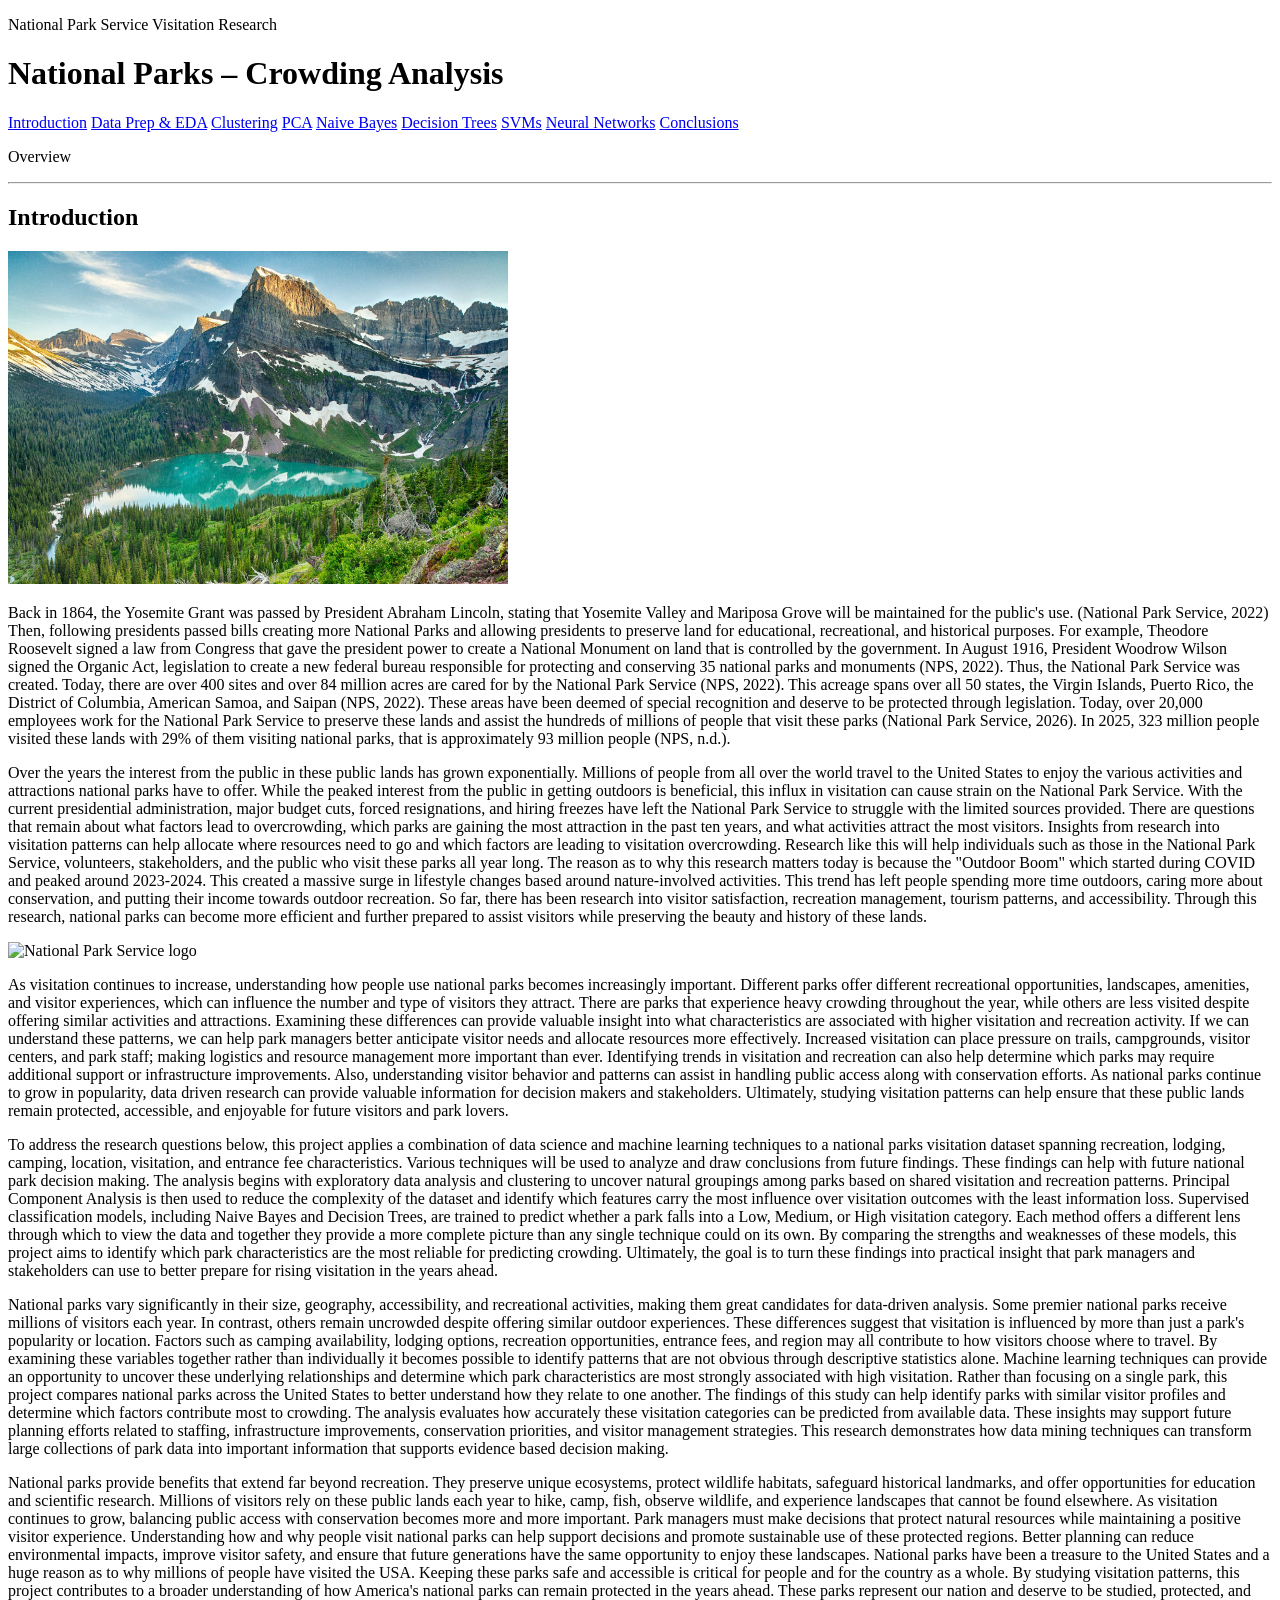
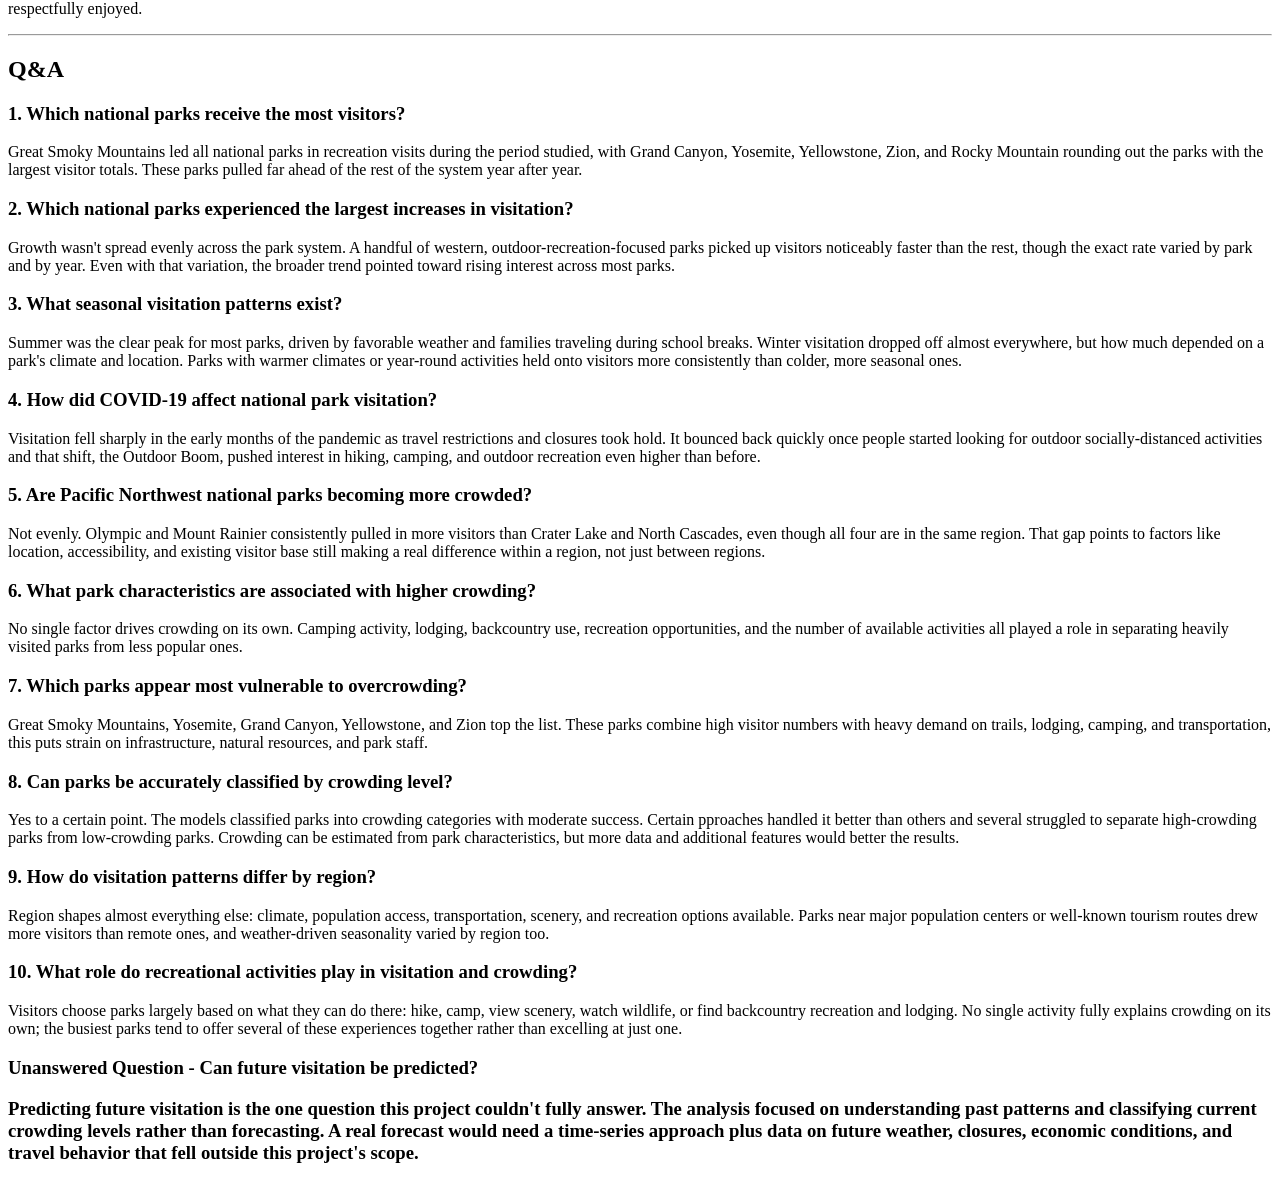
==== commit 653def33: "finished nn & conclusions" ====
--- a/docs/index.html
+++ b/docs/index.html
@@ -5,26 +5,23 @@
   <meta name="viewport" content="width=device-width, initial-scale=1.0">
   <meta name="description" content="An introduction to the National Park Service visitation research project, exploring crowding patterns, visitation trends, and data-driven insights.">
   <title>Introduction – National Park Crowding Analysis</title>
-  <link rel="stylesheet" href="style.css">
+  <link rel="stylesheet" href="../style.css">
 </head>
-
 <body>
 
 <header>
   <p class="eyebrow">National Park Service Visitation Research</p>
   <h1>National Parks – Crowding Analysis</h1>
   <nav aria-label="Main navigation">
-    <a href="pages/introduction.html">Introduction</a>
-    <a href="pages/dataprep_eda.html">Data Prep & EDA</a>
-    <a href="pages/clustering.html">Clustering</a>
-    <a href="pages/pca.html">PCA</a>
-    <a href="pages/arm.html">ARM</a>
-    <a href="pages/naivebayes.html">Naive Bayes</a>
-    <a href="pages/dectrees.html">Decision Trees</a>
-    <a href="pages/svms.html">SVMs</a>
-    <a href="pages/regression.html">Regression</a>
-    <a href="pages/nn.html">Neural Networks</a>
-    <a href="pages/conclusions.html">Conclusions</a>
+    <a href="introduction.html" class="active">Introduction</a>
+    <a href="dataprep_eda.html">Data Prep & EDA</a>
+    <a href="clustering.html">Clustering</a>
+    <a href="pca.html">PCA</a>
+    <a href="naivebayes.html">Naive Bayes</a>
+    <a href="dectrees.html">Decision Trees</a>
+    <a href="svms.html">SVMs</a>
+    <a href="nn.html">Neural Networks</a>
+    <a href="conclusions.html">Conclusions</a>
   </nav>
 </header>
 
@@ -33,25 +30,25 @@
   <hr class="rule">
   <h2>Introduction</h2>
 
-  <img src="images/glacier_np.jpg" alt="Glacier National Park scenic landscape" width="500" height="333">
+  <img src="../images/glacier_np.jpg" alt="Glacier National Park scenic landscape" width="500" height="333">
 
   <p>Back in 1864, the Yosemite Grant was passed by President Abraham Lincoln, stating that Yosemite Valley and Mariposa Grove will be maintained for the public's use. (National Park Service, 2022) Then, following presidents passed bills creating more National Parks and allowing presidents to preserve land for educational, recreational, and historical purposes. For example, Theodore Roosevelt signed a law from Congress that gave the president power to create a National Monument on land that is controlled by the government. In August 1916, President Woodrow Wilson signed the Organic Act, legislation to create a new federal bureau responsible for protecting and conserving 35 national parks and monuments (NPS, 2022). Thus, the National Park Service was created. Today, there are over 400 sites and over 84 million acres are cared for by the National Park Service (NPS, 2022). This acreage spans over all 50 states, the Virgin Islands, Puerto Rico, the District of Columbia, American Samoa, and Saipan (NPS, 2022). These areas have been deemed of special recognition and deserve to be protected through legislation. Today, over 20,000 employees work for the National Park Service to preserve these lands and assist the hundreds of millions of people that visit these parks (National Park Service, 2026). In 2025, 323 million people visited these lands with 29% of them visiting national parks, that is approximately 93 million people (NPS, n.d.).</p>
 
-  <p>Over the years the interest from the public in these public lands has grown exponentially. Millions of people from all over the world travel to the United States to enjoy the various activities and attractions national parks have to offer. While the peaked interest from the public in getting outdoors is beneficial, this influx in visitation can cause strain on the National Park Service. With the current presidential administration, major budget cuts, forced resignations, and hiring freezes have left the National Park Service to struggle with the limited sources provided. There are questions that remain about what factors lead to overcrowding, which parks are gaining the most attraction in the past ten years, and what activities attract the most visitors. Insights from research into visitation patterns can help allocate where resources need to go and which factors are leading to visitation overcrowding. Research like this will help individuals such as those in the National Park Service, volunteers, stakeholders, and the public who visit these parks all year long. The reason as to why this research matters today is because the "Outdoor Boom" which started during COVID and peaked in 2023 created a massive surge in lifestyle changes based around nature-involved activities. This trend has left people spending more time outdoors, caring more about conservation, and putting their income towards outdoor recreation. So far, there has been research into visitor satisfaction, recreation management, tourism patterns, and accessibility. Through this research, national parks can become more efficient and further prepared to assist visitors while preserving the beauty and history of these lands.</p>
+  <p>Over the years the interest from the public in these public lands has grown exponentially. Millions of people from all over the world travel to the United States to enjoy the various activities and attractions national parks have to offer. While the peaked interest from the public in getting outdoors is beneficial, this influx in visitation can cause strain on the National Park Service. With the current presidential administration, major budget cuts, forced resignations, and hiring freezes have left the National Park Service to struggle with the limited sources provided. There are questions that remain about what factors lead to overcrowding, which parks are gaining the most attraction in the past ten years, and what activities attract the most visitors. Insights from research into visitation patterns can help allocate where resources need to go and which factors are leading to visitation overcrowding. Research like this will help individuals such as those in the National Park Service, volunteers, stakeholders, and the public who visit these parks all year long. The reason as to why this research matters today is because the "Outdoor Boom" which started during COVID and peaked around 2023-2024. This created a massive surge in lifestyle changes based around nature-involved activities. This trend has left people spending more time outdoors, caring more about conservation, and putting their income towards outdoor recreation. So far, there has been research into visitor satisfaction, recreation management, tourism patterns, and accessibility. Through this research, national parks can become more efficient and further prepared to assist visitors while preserving the beauty and history of these lands.</p>
 
-  <img src="images/nps.png" alt="National Park Service logo" width="500" height="500">
+  <img src="../images/nps.png" alt="National Park Service logo" width="500" height="500">
 
   <p>As visitation continues to increase, understanding how people use national parks becomes increasingly important. Different parks offer different recreational opportunities, landscapes, amenities, and visitor experiences, which can influence the number and type of visitors they attract. There are parks that experience heavy crowding throughout the year, while others are less visited despite offering similar activities and attractions. Examining these differences can provide valuable insight into what characteristics are associated with higher visitation and recreation activity. If we can understand these patterns, we can help park managers better anticipate visitor needs and allocate resources more effectively. Increased visitation can place pressure on trails, campgrounds, visitor centers, and park staff; making logistics and resource management more important than ever. Identifying trends in visitation and recreation can also help determine which parks may require additional support or infrastructure improvements. Also, understanding visitor behavior and patterns can assist in handling public access along with conservation efforts. As national parks continue to grow in popularity, data driven research can provide valuable information for decision makers and stakeholders. Ultimately, studying visitation patterns can help ensure that these public lands remain protected, accessible, and enjoyable for future visitors and park lovers.</p>
 
-  <p>To address the research questions below, this project applies a combination of data science and machine learning techniques to a national parks visitation dataset spanning recreation, lodging, camping, location, visitation, and entrance fee characteristics.
+  <p>To address the research questions below, this project applies a combination of data science and machine learning techniques to a national parks visitation dataset spanning recreation, lodging, camping, location, visitation, and entrance fee characteristics. 
     Various techniques will be used to analyze and draw conclusions from future findings. These findings can help with future national park decision making.
-    The analysis begins with exploratory data analysis and clustering to uncover natural groupings among parks based on shared visitation and recreation patterns.
-    Principal Component Analysis is then used to reduce the complexity of the dataset and identify which features carry the most influence over visitation outcomes with the least information loss.
-    Supervised classification models, including Naive Bayes and Decision Trees, are trained to predict whether a park falls into a Low, Medium, or High visitation category.
-    Each method offers a different lens through which to view the data and together they provide a more complete picture than any single technique could on its own.
-    By comparing the strengths and weaknesses of these models, this project aims to identify which park characteristics are the most reliable for predicting crowding.
-    Ultimately, the goal is to turn these findings into practical insight that park managers and stakeholders can use to better prepare for rising visitation in the years ahead.</p>
-
+    The analysis begins with exploratory data analysis and clustering to uncover natural groupings among parks based on shared visitation and recreation patterns. 
+    Principal Component Analysis is then used to reduce the complexity of the dataset and identify which features carry the most influence over visitation outcomes with the least information loss. 
+    Supervised classification models, including Naive Bayes and Decision Trees, are trained to predict whether a park falls into a Low, Medium, or High visitation category. 
+    Each method offers a different lens through which to view the data and together they provide a more complete picture than any single technique could on its own. 
+    By comparing the strengths and weaknesses of these models, this project aims to identify which park characteristics are the most reliable for predicting crowding. 
+    Ultimately, the goal is to turn these findings into practical insight that park managers and stakeholders can use to better prepare for rising visitation in the years ahead. </p>
+  
   <p>National parks vary significantly in their size, geography, accessibility, and recreational activities, making them great candidates for data-driven analysis. 
     Some premier national parks receive millions of visitors each year. In contrast, others remain uncrowded despite offering similar outdoor experiences.
     These differences suggest that visitation is influenced by more than just a park's popularity or location. Factors such as camping availability, lodging options, recreation opportunities, entrance fees, and region may all contribute to how visitors choose where to travel. 
@@ -59,23 +56,102 @@
     Rather than focusing on a single park, this project compares national parks across the United States to better understand how they relate to one another.
     The findings of this study can help identify parks with similar visitor profiles and determine which factors contribute most to crowding. The analysis evaluates how accurately these visitation categories can be predicted from available data. 
     These insights may support future planning efforts related to staffing, infrastructure improvements, conservation priorities, and visitor management strategies. 
-    This research demonstrates how data mining techniques can transform large collections of park data into important information that supports evidence based decision making.</p>
+    This research demonstrates how data mining techniques can transform large collections of park data into important information that supports evidence based decision making.
+  </p>
 
-  <hr class="rule">
-  <h2>Research Questions</h2>
+  <p>National parks provide benefits that extend far beyond recreation. 
+    They preserve unique ecosystems, protect wildlife habitats, safeguard historical landmarks, and offer opportunities for education and scientific research. 
+    Millions of visitors rely on these public lands each year to hike, camp, fish, observe wildlife, and experience landscapes that cannot be found elsewhere. 
+    As visitation continues to grow, balancing public access with conservation becomes more and more important. 
+    Park managers must make decisions that protect natural resources while maintaining a positive visitor experience. 
+    Understanding how and why people visit national parks can help support decisions and promote sustainable use of these protected regions. 
+    Better planning can reduce environmental impacts, improve visitor safety, and ensure that future generations have the same opportunity to enjoy these landscapes. 
+    National parks have been a treasure to the United States and a huge reason as to why millions of people have visited the USA. Keeping these parks safe and accessible is critical for people and for the country as a whole.
+    By studying visitation patterns, this project contributes to a broader understanding of how America's national parks can remain protected in the years ahead. These parks represent our nation and deserve to be studied, protected, and respectfully enjoyed.</p>
 
-  <ol class="rq-list">
-    <li>Which parks receive the most visitors?</li>
-    <li>Which parks are growing fastest?</li>
-    <li>What seasonal patterns exist?</li>
-    <li>How has COVID affected visitation?</li>
-    <li>Are PNW parks becoming more crowded?</li>
-    <li>What park characteristics predict visitation?</li>
-    <li>Which parks are most vulnerable to overcrowding?</li>
-    <li>Can future visitation be predicted?</li>
-    <li>How do visitation trends differ by region?</li>
-    <li>What role do different activities play in visitation growth?</li>
-  </ol>
+<hr class="rule">
+
+<section class="rp-section">
+  <h2>Q&amp;A</h2>
+
+  <div class="rp-dataset-block">
+    <h3>1. Which national parks receive the most visitors?</h3>
+    <p>
+      Great Smoky Mountains led all national parks in recreation visits during the period studied, with Grand Canyon, Yosemite, Yellowstone, Zion, and Rocky Mountain rounding out the parks with the largest visitor totals. These parks pulled far ahead of the rest of the system year after year.
+    </p>
+  </div>
+
+  <div class="rp-dataset-block">
+    <h3>2. Which national parks experienced the largest increases in visitation?</h3>
+    <p>
+      Growth wasn't spread evenly across the park system. A handful of western, outdoor-recreation-focused parks picked up visitors noticeably faster than the rest, though the exact rate varied by park and by year. Even with that variation, the broader trend pointed toward rising interest across most parks.
+    </p>
+  </div>
+
+  <div class="rp-dataset-block">
+    <h3>3. What seasonal visitation patterns exist?</h3>
+    <p>
+      Summer was the clear peak for most parks, driven by favorable weather and families traveling during school breaks. Winter visitation dropped off almost everywhere, but how much depended on a park's climate and location. Parks with warmer climates or year-round activities held onto visitors more consistently than colder, more seasonal ones.
+    </p>
+  </div>
+
+  <div class="rp-dataset-block">
+    <h3>4. How did COVID-19 affect national park visitation?</h3>
+    <p>
+      Visitation fell sharply in the early months of the pandemic as travel restrictions and closures took hold. It bounced back quickly once people started looking for outdoor socially-distanced activities and that shift, the Outdoor Boom, pushed interest in hiking, camping, and outdoor recreation even higher than before.
+    </p>
+  </div>
+
+  <div class="rp-dataset-block">
+    <h3>5. Are Pacific Northwest national parks becoming more crowded?</h3>
+    <p>
+      Not evenly. Olympic and Mount Rainier consistently pulled in more visitors than Crater Lake and North Cascades, even though all four are in the same region. That gap points to factors like location, accessibility, and existing visitor base still making a real difference within a region, not just between regions.
+    </p>
+  </div>
+
+  <div class="rp-dataset-block">
+    <h3>6. What park characteristics are associated with higher crowding?</h3>
+    <p>
+      No single factor drives crowding on its own. Camping activity, lodging, backcountry use, recreation opportunities, and the number of available activities all played a role in separating heavily visited parks from less popular ones.
+    </p>
+  </div>
+
+  <div class="rp-dataset-block">
+    <h3>7. Which parks appear most vulnerable to overcrowding?</h3>
+    <p>
+      Great Smoky Mountains, Yosemite, Grand Canyon, Yellowstone, and Zion top the list. These parks combine high visitor numbers with heavy demand on trails, lodging, camping, and transportation, this puts strain on infrastructure, natural resources, and park staff.
+    </p>
+  </div>
+
+  <div class="rp-dataset-block">
+    <h3>8. Can parks be accurately classified by crowding level?</h3>
+    <p>
+      Yes to a certain point. The models classified parks into crowding categories with moderate success. Certain pproaches handled it better than others and several struggled to separate high-crowding parks from low-crowding parks. Crowding can be estimated from park characteristics, but more data and additional features would better the results.
+    </p>
+  </div>
+
+  <div class="rp-dataset-block">
+    <h3>9. How do visitation patterns differ by region?</h3>
+    <p>
+      Region shapes almost everything else: climate, population access, transportation, scenery, and recreation options available. Parks near major population centers or well-known tourism routes drew more visitors than remote ones, and weather-driven seasonality varied by region too.
+    </p>
+  </div>
+
+  <div class="rp-dataset-block">
+    <h3>10. What role do recreational activities play in visitation and crowding?</h3>
+    <p>
+      Visitors choose parks largely based on what they can do there: hike, camp, view scenery, watch wildlife, or find backcountry recreation and lodging. No single activity fully explains crowding on its own; the busiest parks tend to offer several of these experiences together rather than excelling at just one.
+    </p>
+  </div>
+
+  <div class="rp-dataset-block">
+    <h3>Unanswered Question - Can future visitation be predicted?<h3>
+    <p>
+      Predicting future visitation is the one question this project couldn't fully answer. The analysis focused on understanding past patterns and classifying current crowding levels rather than forecasting. A real forecast would need a time-series approach plus data on future weather, closures, economic conditions, and travel behavior that fell outside this project's scope.
+    </p>
+  </div>
+</section>
+
 
 </main>
 
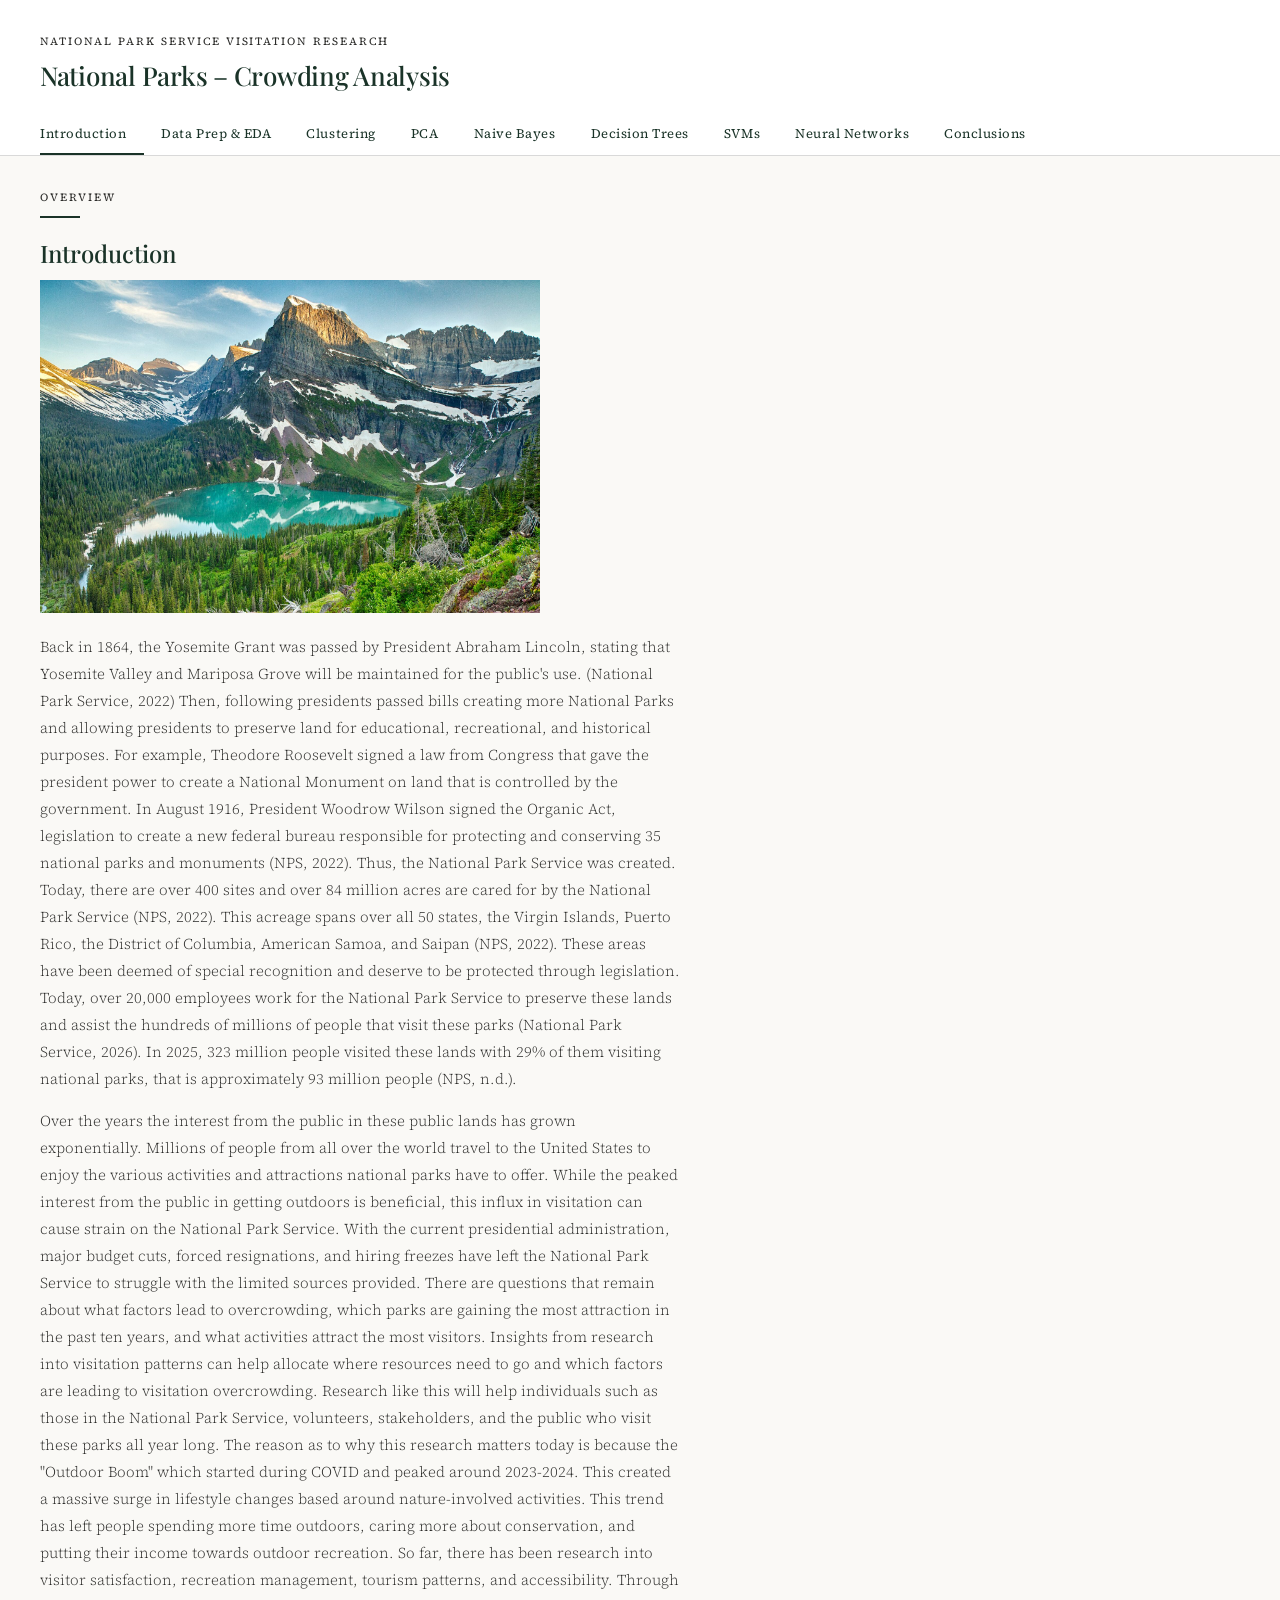
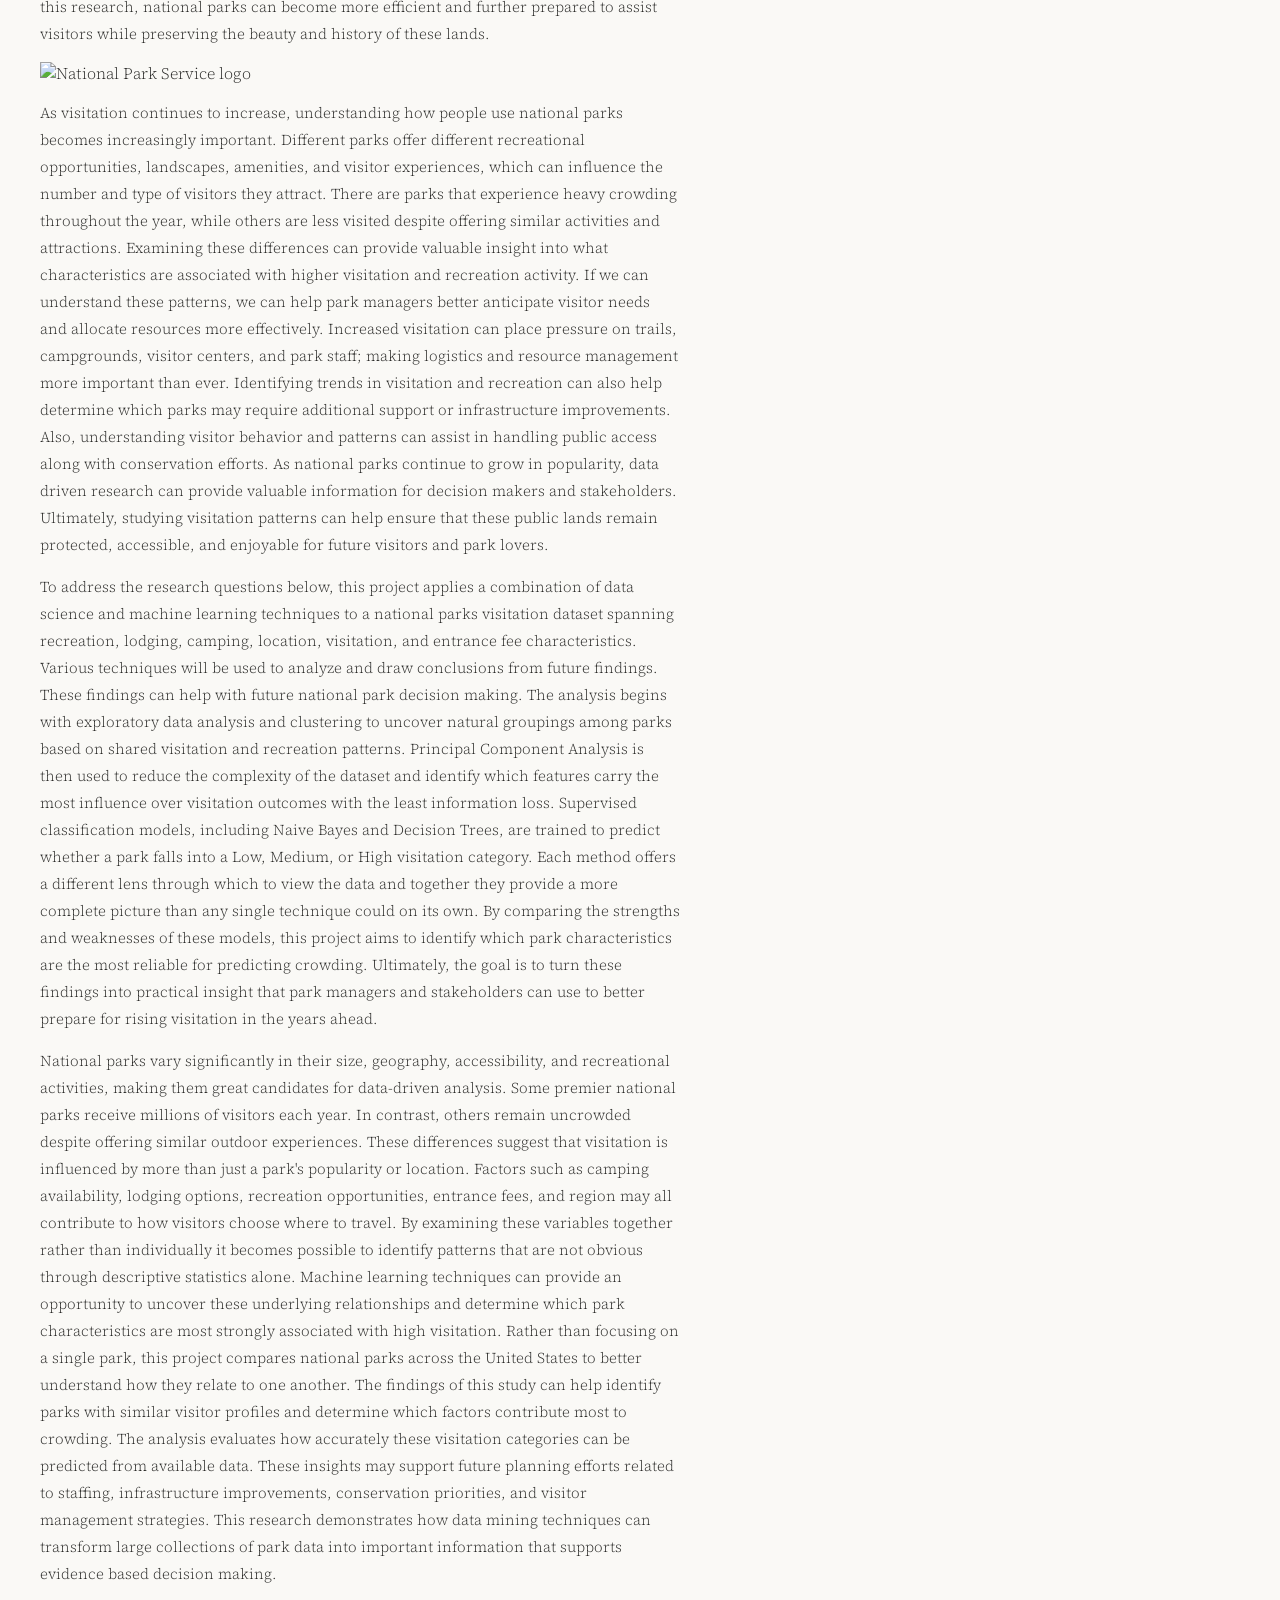
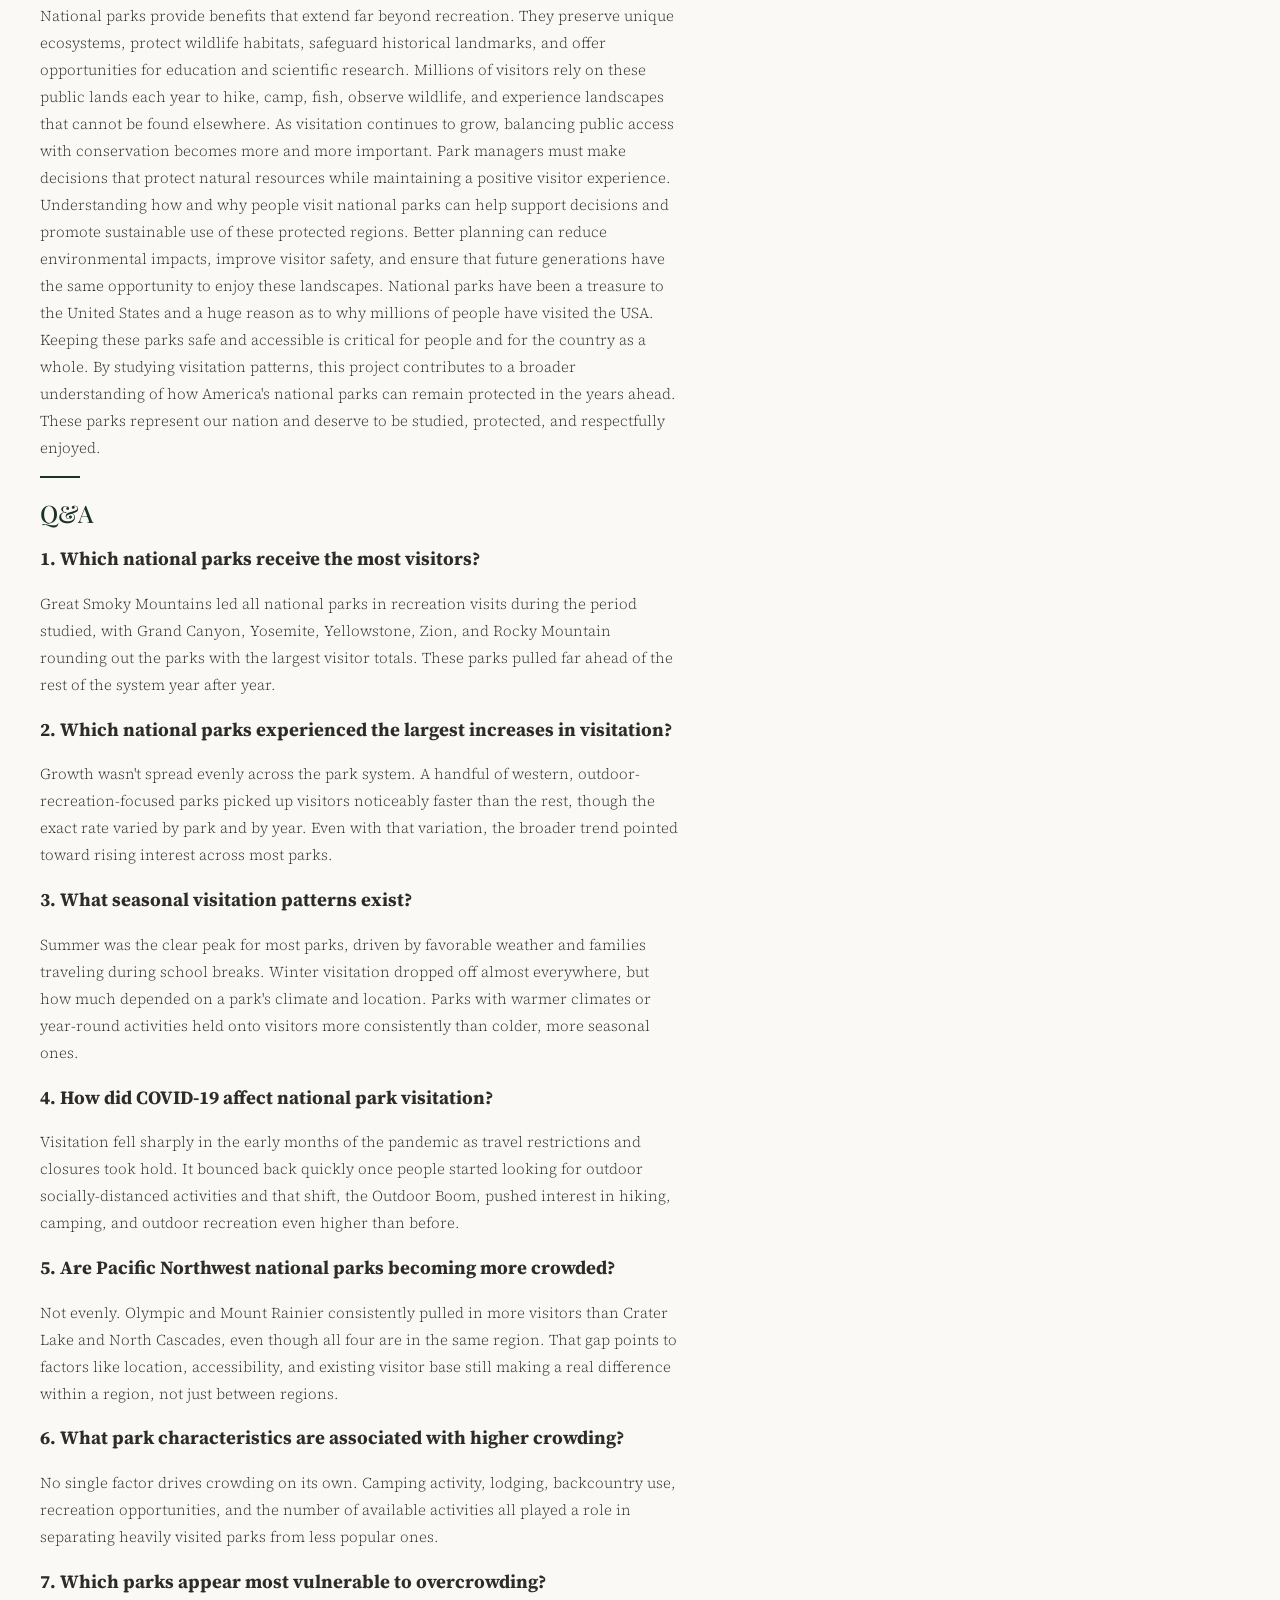
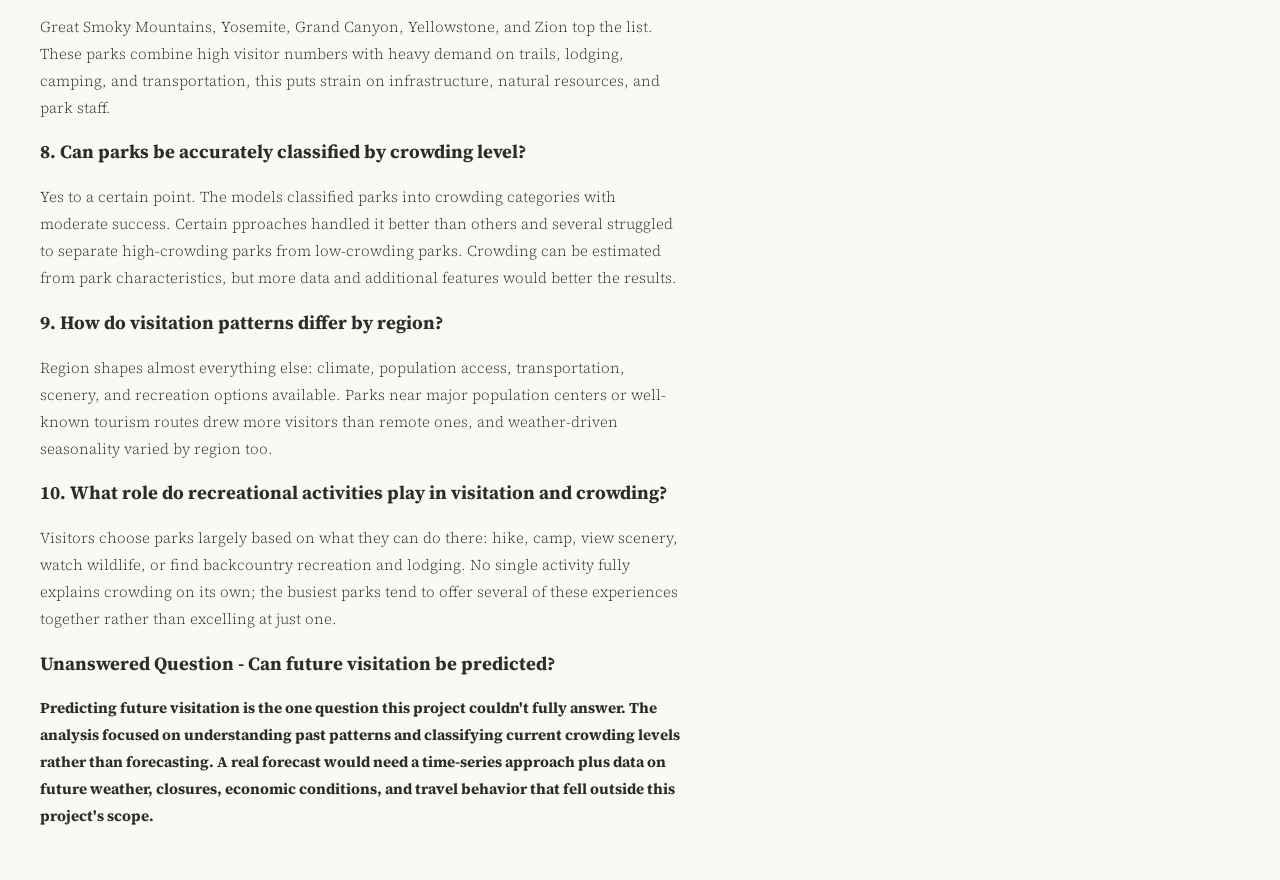
==== commit 4b56c4ee: "fixed website" ====
--- a/docs/index.html
+++ b/docs/index.html
@@ -5,7 +5,7 @@
   <meta name="viewport" content="width=device-width, initial-scale=1.0">
   <meta name="description" content="An introduction to the National Park Service visitation research project, exploring crowding patterns, visitation trends, and data-driven insights.">
   <title>Introduction – National Park Crowding Analysis</title>
-  <link rel="stylesheet" href="../style.css">
+  <link rel="stylesheet" href="style.css">
 </head>
 <body>
 
@@ -13,15 +13,15 @@
   <p class="eyebrow">National Park Service Visitation Research</p>
   <h1>National Parks – Crowding Analysis</h1>
   <nav aria-label="Main navigation">
-    <a href="introduction.html" class="active">Introduction</a>
-    <a href="dataprep_eda.html">Data Prep & EDA</a>
-    <a href="clustering.html">Clustering</a>
-    <a href="pca.html">PCA</a>
-    <a href="naivebayes.html">Naive Bayes</a>
-    <a href="dectrees.html">Decision Trees</a>
-    <a href="svms.html">SVMs</a>
-    <a href="nn.html">Neural Networks</a>
-    <a href="conclusions.html">Conclusions</a>
+    <a href="../docs/pages/introduction.html" class="active">Introduction</a>
+    <a href="../docs/pages/dataprep_eda.html">Data Prep & EDA</a>
+    <a href="../docs/pages/clustering.html">Clustering</a>
+    <a href="../docs/pages/pca.html">PCA</a>
+    <a href="../docs/pages/naivebayes.html">Naive Bayes</a>
+    <a href="../docs/pages/dectrees.html">Decision Trees</a>
+    <a href="../docs/pages/svms.html">SVMs</a>
+    <a href="../docs/pages/nn.html">Neural Networks</a>
+    <a href="../docs/pages/conclusions.html">Conclusions</a>
   </nav>
 </header>
 
--- a/docs/style.css
+++ b/docs/style.css
@@ -0,0 +1,98 @@
+@import url('https://fonts.googleapis.com/css2?family=Playfair+Display:wght@400;500;600&family=Source+Serif+4:ital,opsz,wght@0,8..60,300;0,8..60,400;1,8..60,300&display=swap');
+
+body {
+    font-family: 'Source Serif 4', serif;
+    font-weight: 300;
+    margin: 0;
+    padding: 0;
+    background: #faf9f6;
+    color: #2c2c2a;
+}
+
+header {
+    border-bottom: 0.5px solid rgba(0,0,0,0.15);
+    padding: 2rem 2.5rem 0;
+    background: #ffffff;
+}
+
+.eyebrow {
+    font-size: 11px;
+    letter-spacing: 0.18em;
+    text-transform: uppercase;
+    color: #2c2c2a;
+    margin: 0 0 0.5rem;
+    font-weight: 400;
+}
+
+h1 {
+    font-family: 'Playfair Display', serif;
+    font-size: 26px;
+    font-weight: 500;
+    color: #1a3328;
+    margin: 0 0 1.5rem;
+    letter-spacing: -0.01em;
+    line-height: 1.2;
+}
+
+h2 {
+    font-family: 'Playfair Display', serif;
+    font-size: 24px;
+    font-weight: 500;
+    color: #1a3328;
+    margin: 0 0 0.75rem;
+    line-height: 1.25;
+}
+
+nav {
+    display: flex;
+    gap: 0;
+    margin: 0;
+    padding: 0;
+}
+
+nav a {
+    font-size: 13px;
+    font-weight: 400;
+    letter-spacing: 0.04em;
+    color: #1a3328;
+    text-decoration: none;
+    padding: 0.65rem 1.1rem 0.65rem 0;
+    margin-right: 1.1rem;
+    border-bottom: 2px solid transparent;
+    transition: color 0.15s, border-color 0.15s;
+}
+
+nav a:hover,
+nav a.active {
+    color: #1a3328;
+    border-bottom-color: #1a3328;
+}
+
+main {
+    padding: 2rem 2.5rem;
+    max-width: 960px;
+}
+
+.section-label {
+    font-size: 11px;
+    letter-spacing: 0.18em;
+    text-transform: uppercase;
+    color: #2c2c2a;
+    font-weight: 400;
+    margin: 0 0 0.5rem;
+}
+
+.rule {
+    width: 40px;
+    height: 2px;
+    background: #1a3328;
+    border: none;
+    margin: 0 0 1.25rem;
+}
+
+p {
+    font-size: 15px;
+    line-height: 1.8;
+    color: #2c2c2a;
+    max-width: 640px;
+}
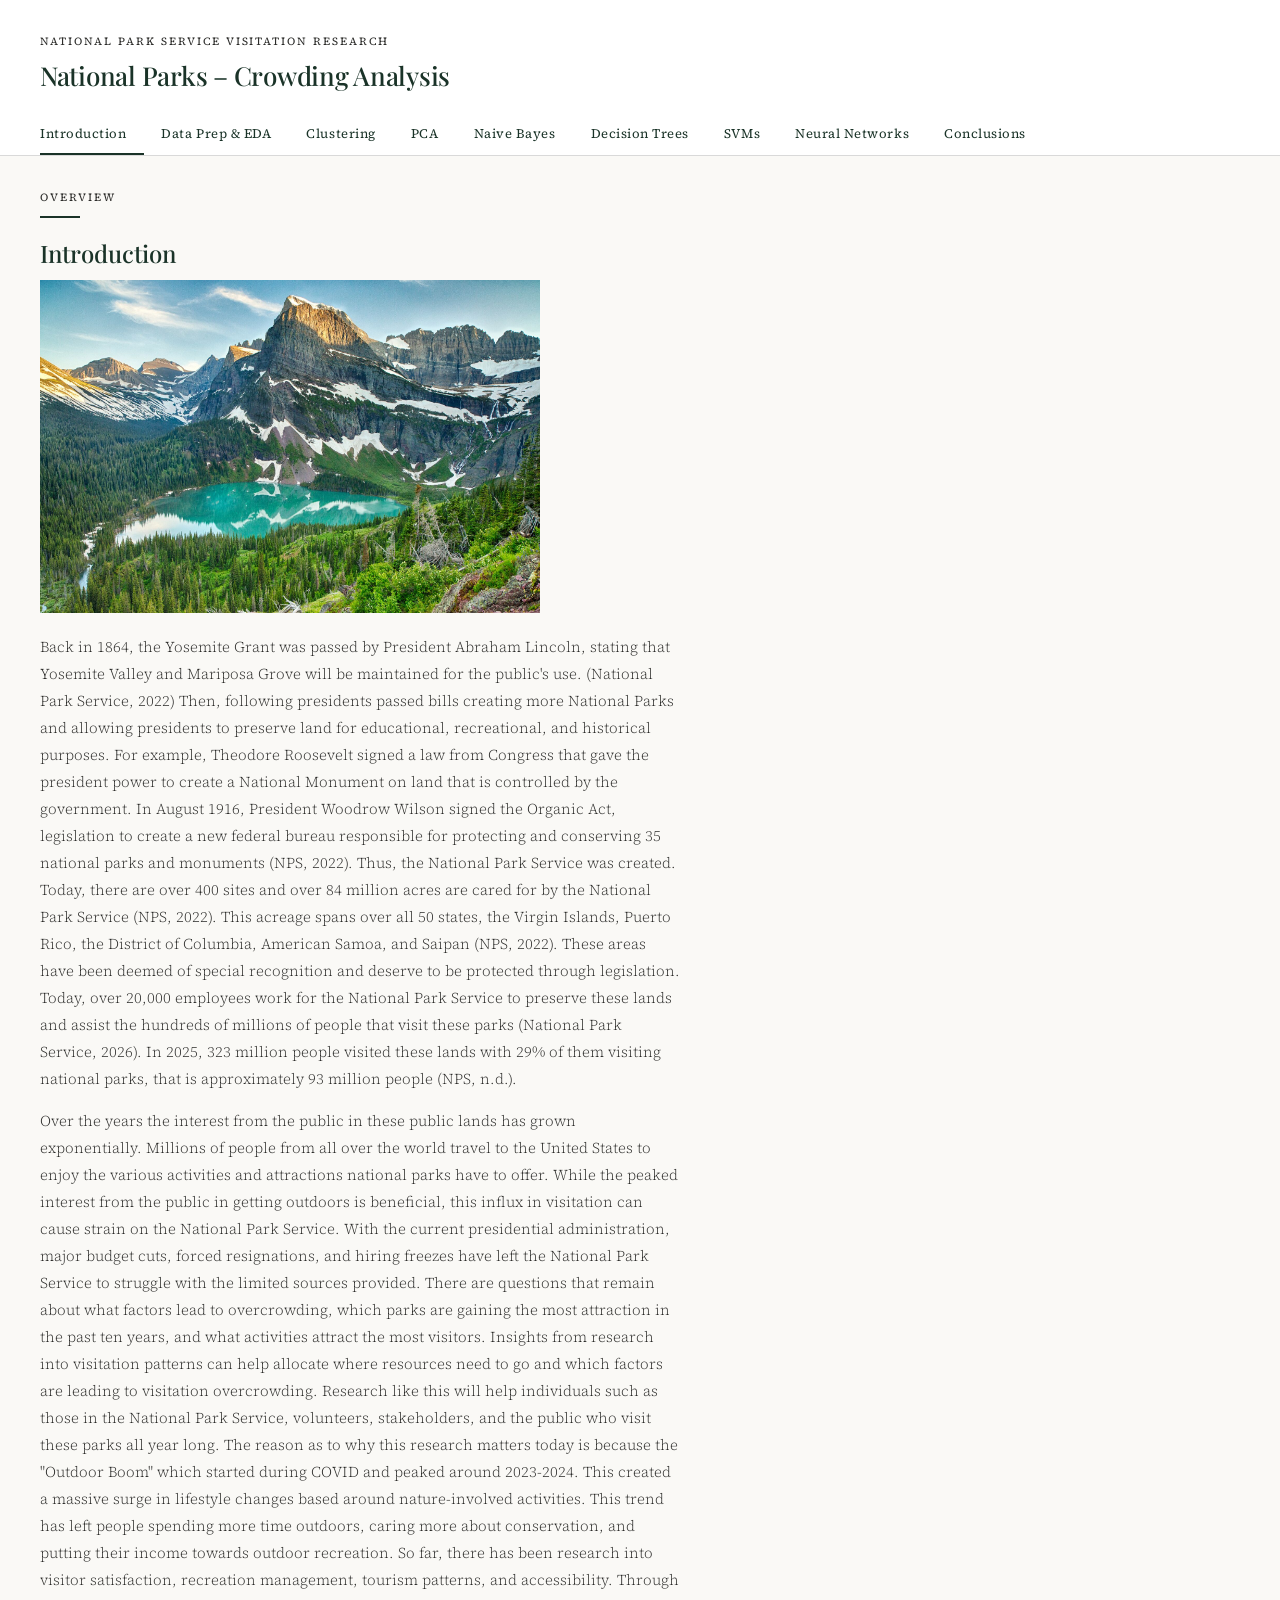
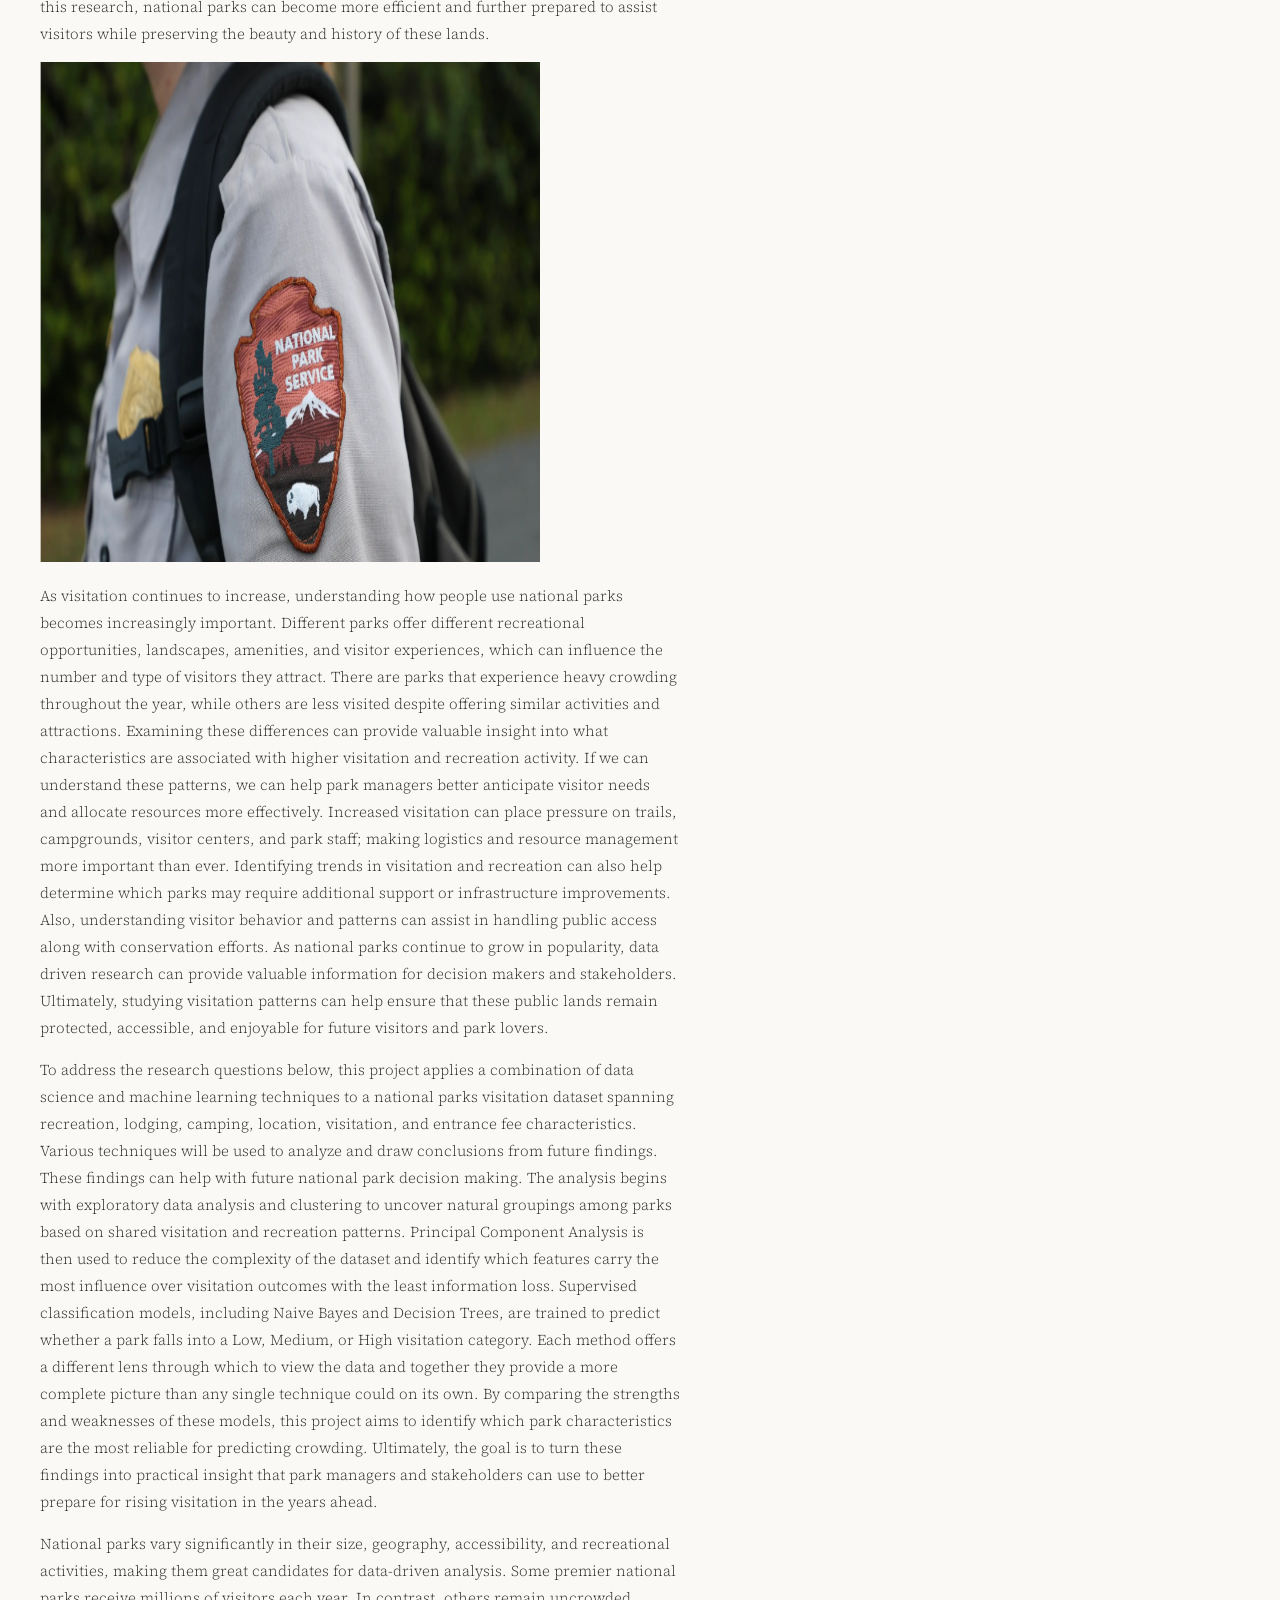
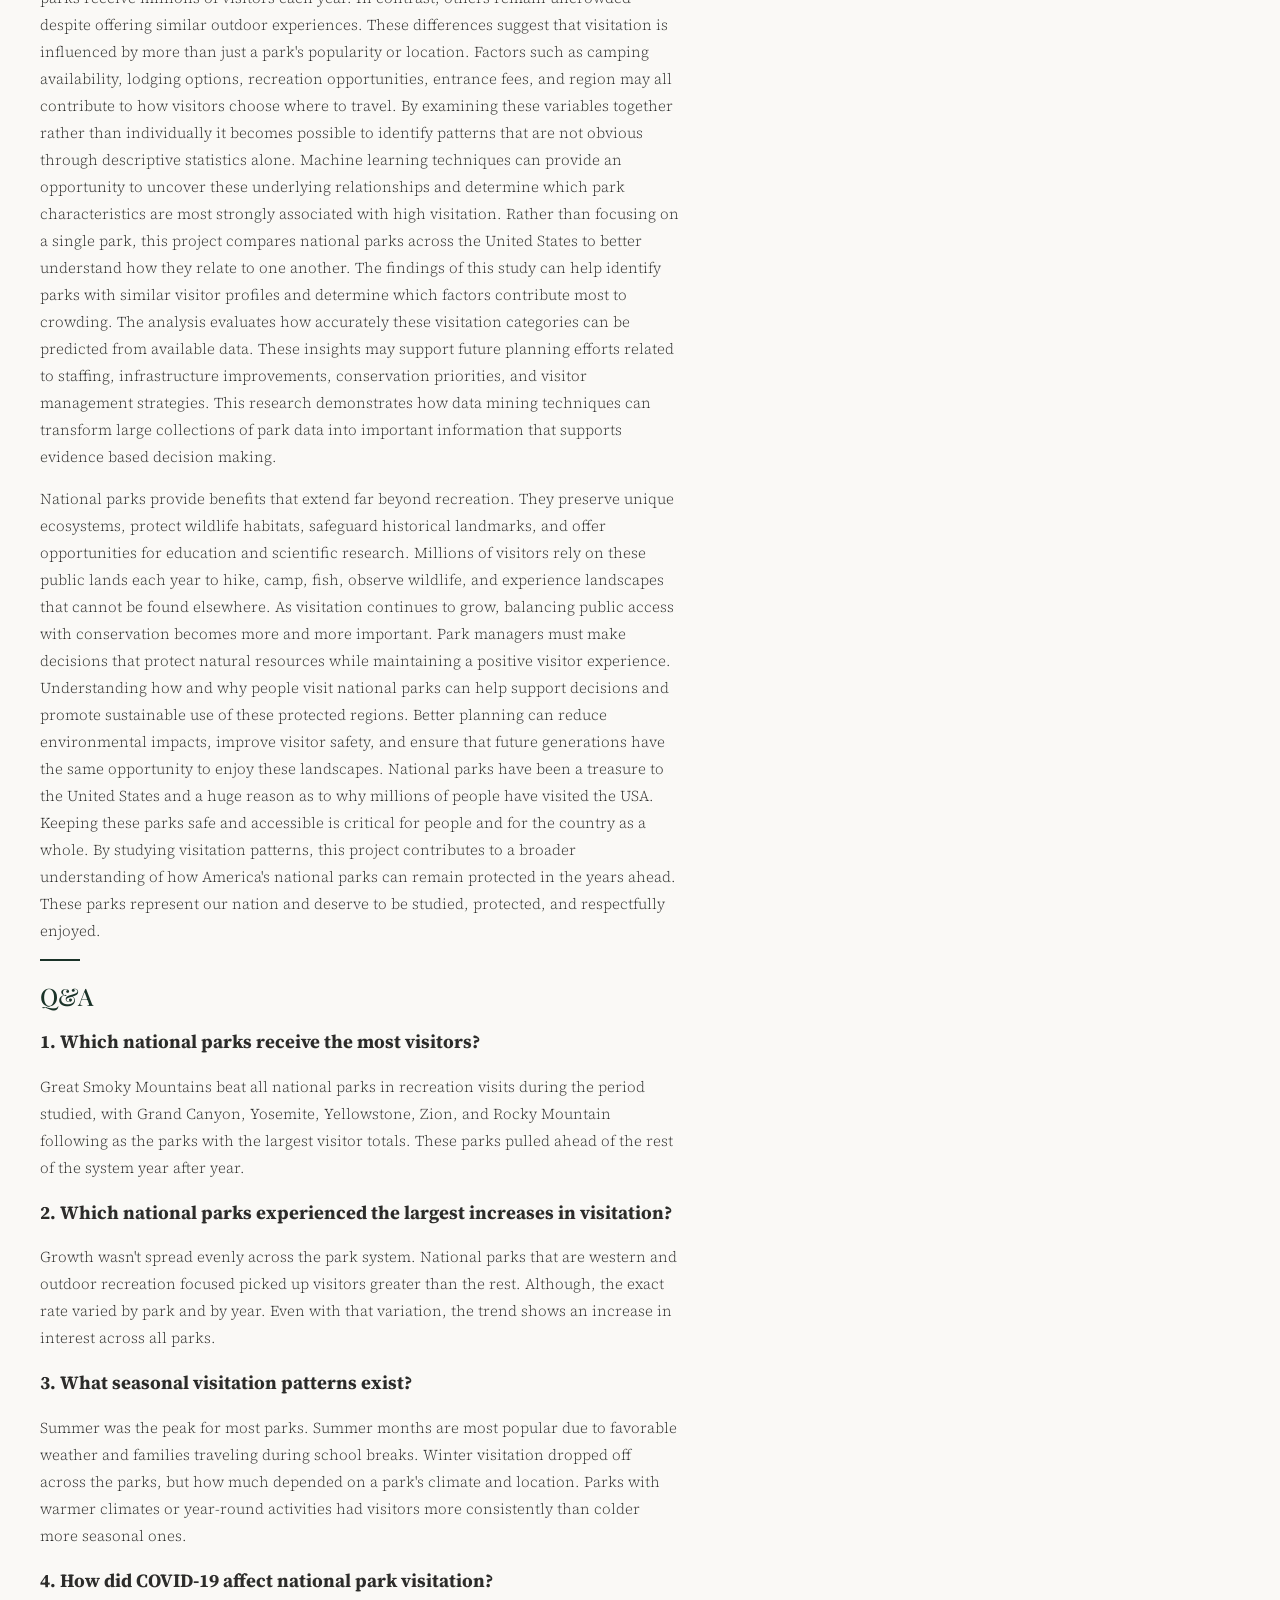
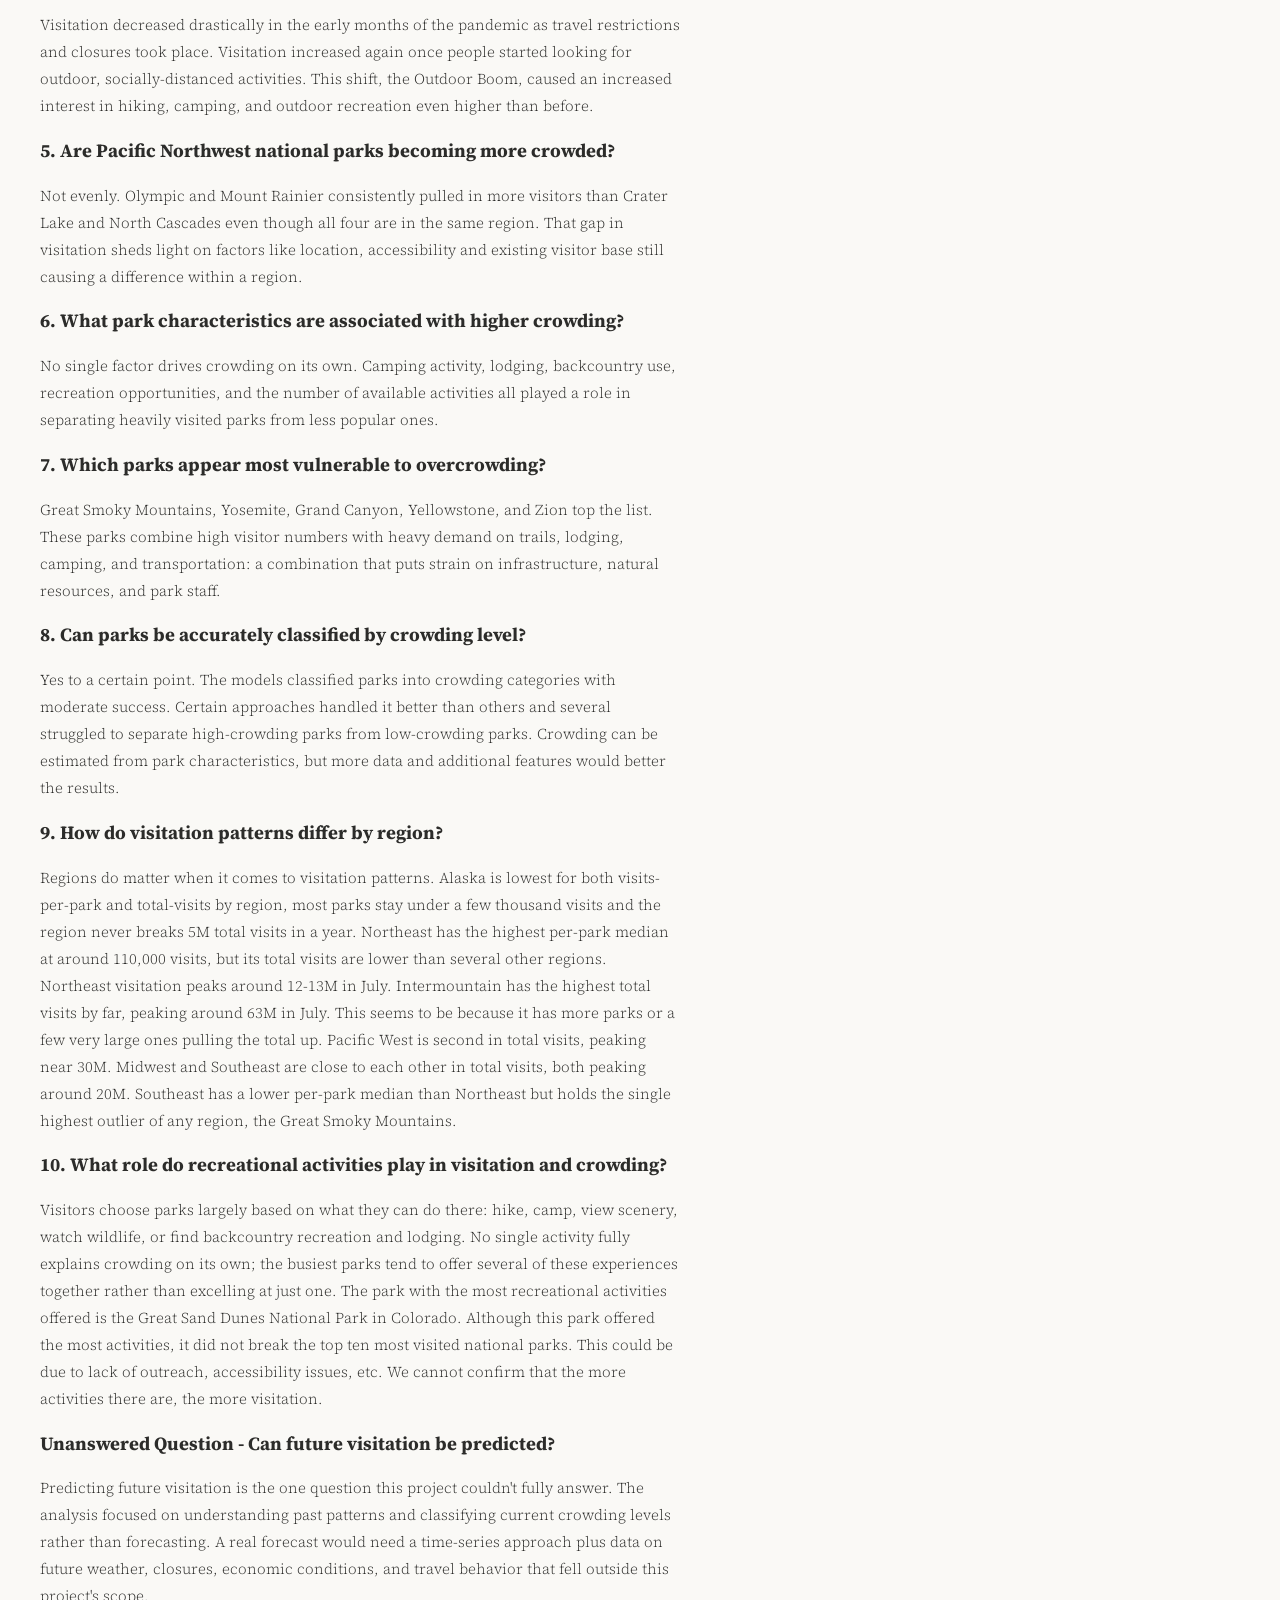
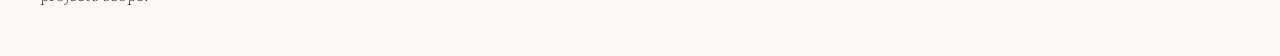
==== commit 57a50a42: "fixing site" ====
--- a/docs/index.html
+++ b/docs/index.html
@@ -30,13 +30,13 @@
   <hr class="rule">
   <h2>Introduction</h2>
 
-  <img src="../images/glacier_np.jpg" alt="Glacier National Park scenic landscape" width="500" height="333">
+  <img src="../docs/images/glacier_np.jpg" alt="Glacier National Park scenic landscape" width="500" height="333">
 
   <p>Back in 1864, the Yosemite Grant was passed by President Abraham Lincoln, stating that Yosemite Valley and Mariposa Grove will be maintained for the public's use. (National Park Service, 2022) Then, following presidents passed bills creating more National Parks and allowing presidents to preserve land for educational, recreational, and historical purposes. For example, Theodore Roosevelt signed a law from Congress that gave the president power to create a National Monument on land that is controlled by the government. In August 1916, President Woodrow Wilson signed the Organic Act, legislation to create a new federal bureau responsible for protecting and conserving 35 national parks and monuments (NPS, 2022). Thus, the National Park Service was created. Today, there are over 400 sites and over 84 million acres are cared for by the National Park Service (NPS, 2022). This acreage spans over all 50 states, the Virgin Islands, Puerto Rico, the District of Columbia, American Samoa, and Saipan (NPS, 2022). These areas have been deemed of special recognition and deserve to be protected through legislation. Today, over 20,000 employees work for the National Park Service to preserve these lands and assist the hundreds of millions of people that visit these parks (National Park Service, 2026). In 2025, 323 million people visited these lands with 29% of them visiting national parks, that is approximately 93 million people (NPS, n.d.).</p>
 
   <p>Over the years the interest from the public in these public lands has grown exponentially. Millions of people from all over the world travel to the United States to enjoy the various activities and attractions national parks have to offer. While the peaked interest from the public in getting outdoors is beneficial, this influx in visitation can cause strain on the National Park Service. With the current presidential administration, major budget cuts, forced resignations, and hiring freezes have left the National Park Service to struggle with the limited sources provided. There are questions that remain about what factors lead to overcrowding, which parks are gaining the most attraction in the past ten years, and what activities attract the most visitors. Insights from research into visitation patterns can help allocate where resources need to go and which factors are leading to visitation overcrowding. Research like this will help individuals such as those in the National Park Service, volunteers, stakeholders, and the public who visit these parks all year long. The reason as to why this research matters today is because the "Outdoor Boom" which started during COVID and peaked around 2023-2024. This created a massive surge in lifestyle changes based around nature-involved activities. This trend has left people spending more time outdoors, caring more about conservation, and putting their income towards outdoor recreation. So far, there has been research into visitor satisfaction, recreation management, tourism patterns, and accessibility. Through this research, national parks can become more efficient and further prepared to assist visitors while preserving the beauty and history of these lands.</p>
 
-  <img src="../images/nps.png" alt="National Park Service logo" width="500" height="500">
+  <img src="../docs/images/nps.png" alt="National Park Service logo" width="500" height="500">
 
   <p>As visitation continues to increase, understanding how people use national parks becomes increasingly important. Different parks offer different recreational opportunities, landscapes, amenities, and visitor experiences, which can influence the number and type of visitors they attract. There are parks that experience heavy crowding throughout the year, while others are less visited despite offering similar activities and attractions. Examining these differences can provide valuable insight into what characteristics are associated with higher visitation and recreation activity. If we can understand these patterns, we can help park managers better anticipate visitor needs and allocate resources more effectively. Increased visitation can place pressure on trails, campgrounds, visitor centers, and park staff; making logistics and resource management more important than ever. Identifying trends in visitation and recreation can also help determine which parks may require additional support or infrastructure improvements. Also, understanding visitor behavior and patterns can assist in handling public access along with conservation efforts. As national parks continue to grow in popularity, data driven research can provide valuable information for decision makers and stakeholders. Ultimately, studying visitation patterns can help ensure that these public lands remain protected, accessible, and enjoyable for future visitors and park lovers.</p>
 
@@ -73,87 +73,92 @@
 
 <section class="rp-section">
   <h2>Q&amp;A</h2>
-
+ 
   <div class="rp-dataset-block">
     <h3>1. Which national parks receive the most visitors?</h3>
     <p>
-      Great Smoky Mountains led all national parks in recreation visits during the period studied, with Grand Canyon, Yosemite, Yellowstone, Zion, and Rocky Mountain rounding out the parks with the largest visitor totals. These parks pulled far ahead of the rest of the system year after year.
+      Great Smoky Mountains beat all national parks in recreation visits during the period studied, with Grand Canyon, Yosemite, Yellowstone, Zion, and Rocky Mountain following as the parks with the largest visitor totals. These parks pulled ahead of the rest of the system year after year.
     </p>
   </div>
-
+ 
   <div class="rp-dataset-block">
     <h3>2. Which national parks experienced the largest increases in visitation?</h3>
     <p>
-      Growth wasn't spread evenly across the park system. A handful of western, outdoor-recreation-focused parks picked up visitors noticeably faster than the rest, though the exact rate varied by park and by year. Even with that variation, the broader trend pointed toward rising interest across most parks.
+      Growth wasn't spread evenly across the park system. National parks that are western and outdoor recreation focused picked up visitors greater than the rest. Although, the exact rate varied by park and by year. Even with that variation, the trend shows an increase in interest across all parks.
     </p>
   </div>
-
+ 
   <div class="rp-dataset-block">
     <h3>3. What seasonal visitation patterns exist?</h3>
     <p>
-      Summer was the clear peak for most parks, driven by favorable weather and families traveling during school breaks. Winter visitation dropped off almost everywhere, but how much depended on a park's climate and location. Parks with warmer climates or year-round activities held onto visitors more consistently than colder, more seasonal ones.
+      Summer was the peak for most parks. Summer months are most popular due to favorable weather and families traveling during school breaks. Winter visitation dropped off across the parks, but how much depended on a park's climate and location. Parks with warmer climates or year-round activities had visitors more consistently than colder more seasonal ones.
     </p>
   </div>
-
+ 
   <div class="rp-dataset-block">
     <h3>4. How did COVID-19 affect national park visitation?</h3>
     <p>
-      Visitation fell sharply in the early months of the pandemic as travel restrictions and closures took hold. It bounced back quickly once people started looking for outdoor socially-distanced activities and that shift, the Outdoor Boom, pushed interest in hiking, camping, and outdoor recreation even higher than before.
+      Visitation decreased drastically in the early months of the pandemic as travel restrictions and closures took place. Visitation increased again once people started looking for outdoor, socially-distanced activities. This shift, the Outdoor Boom, caused an increased interest in hiking, camping, and outdoor recreation even higher than before.
     </p>
   </div>
-
+ 
   <div class="rp-dataset-block">
     <h3>5. Are Pacific Northwest national parks becoming more crowded?</h3>
     <p>
-      Not evenly. Olympic and Mount Rainier consistently pulled in more visitors than Crater Lake and North Cascades, even though all four are in the same region. That gap points to factors like location, accessibility, and existing visitor base still making a real difference within a region, not just between regions.
+      Not evenly. Olympic and Mount Rainier consistently pulled in more visitors than Crater Lake and North Cascades even though all four are in the same region. That gap in visitation sheds light on factors like location, accessibility and existing visitor base still causing a difference within a region.
     </p>
   </div>
-
+ 
   <div class="rp-dataset-block">
     <h3>6. What park characteristics are associated with higher crowding?</h3>
     <p>
       No single factor drives crowding on its own. Camping activity, lodging, backcountry use, recreation opportunities, and the number of available activities all played a role in separating heavily visited parks from less popular ones.
     </p>
   </div>
-
+ 
   <div class="rp-dataset-block">
     <h3>7. Which parks appear most vulnerable to overcrowding?</h3>
     <p>
-      Great Smoky Mountains, Yosemite, Grand Canyon, Yellowstone, and Zion top the list. These parks combine high visitor numbers with heavy demand on trails, lodging, camping, and transportation, this puts strain on infrastructure, natural resources, and park staff.
+      Great Smoky Mountains, Yosemite, Grand Canyon, Yellowstone, and Zion top the list. These parks combine high visitor numbers with heavy demand on trails, lodging, camping, and transportation: a combination that puts strain on infrastructure, natural resources, and park staff.
     </p>
   </div>
-
+ 
   <div class="rp-dataset-block">
     <h3>8. Can parks be accurately classified by crowding level?</h3>
     <p>
-      Yes to a certain point. The models classified parks into crowding categories with moderate success. Certain pproaches handled it better than others and several struggled to separate high-crowding parks from low-crowding parks. Crowding can be estimated from park characteristics, but more data and additional features would better the results.
+      Yes to a certain point. 
+      The models classified parks into crowding categories with moderate success. 
+      Certain approaches handled it better than others and several struggled to separate high-crowding parks from low-crowding parks. Crowding can be estimated from park characteristics, but more data and additional features would better the results.
     </p>
   </div>
-
+ 
   <div class="rp-dataset-block">
     <h3>9. How do visitation patterns differ by region?</h3>
     <p>
-      Region shapes almost everything else: climate, population access, transportation, scenery, and recreation options available. Parks near major population centers or well-known tourism routes drew more visitors than remote ones, and weather-driven seasonality varied by region too.
-    </p>
+      Regions do matter when it comes to visitation patterns. 
+      Alaska is lowest for both visits-per-park and total-visits by region, most parks stay under a few thousand visits and the region never breaks 5M total visits in a year. 
+      Northeast has the highest per-park median at around 110,000 visits, but its total visits are lower than several other regions. Northeast visitation peaks around 12-13M in July. Intermountain has the highest total visits by far, peaking around 63M in July. This seems to be because it has more parks or a few very large ones pulling the total up. 
+      Pacific West is second in total visits, peaking near 30M. 
+      Midwest and Southeast are close to each other in total visits, both peaking around 20M. Southeast has a lower per-park median than Northeast but holds the single highest outlier of any region, the Great Smoky Mountains.</p>
   </div>
-
+ 
   <div class="rp-dataset-block">
     <h3>10. What role do recreational activities play in visitation and crowding?</h3>
     <p>
-      Visitors choose parks largely based on what they can do there: hike, camp, view scenery, watch wildlife, or find backcountry recreation and lodging. No single activity fully explains crowding on its own; the busiest parks tend to offer several of these experiences together rather than excelling at just one.
+      Visitors choose parks largely based on what they can do there: hike, camp, view scenery, watch wildlife, or find backcountry recreation and lodging. No single activity fully explains crowding on its own; the busiest parks tend to offer several of these experiences together rather than excelling at just one. The park with the most recreational activities offered is the Great Sand Dunes National Park in Colorado. Although this park offered the most activities, it did not break the top ten most visited national parks. This could be due to lack of outreach, accessibility issues, etc. We cannot confirm that the more activities there are, the more visitation.
     </p>
   </div>
-
+ 
   <div class="rp-dataset-block">
-    <h3>Unanswered Question - Can future visitation be predicted?<h3>
+    <h3>Unanswered Question - Can future visitation be predicted?</h3>
     <p>
       Predicting future visitation is the one question this project couldn't fully answer. The analysis focused on understanding past patterns and classifying current crowding levels rather than forecasting. A real forecast would need a time-series approach plus data on future weather, closures, economic conditions, and travel behavior that fell outside this project's scope.
     </p>
   </div>
 </section>
-
-
+ 
+ 
 </main>
-
+ 
 </body>
 </html>
